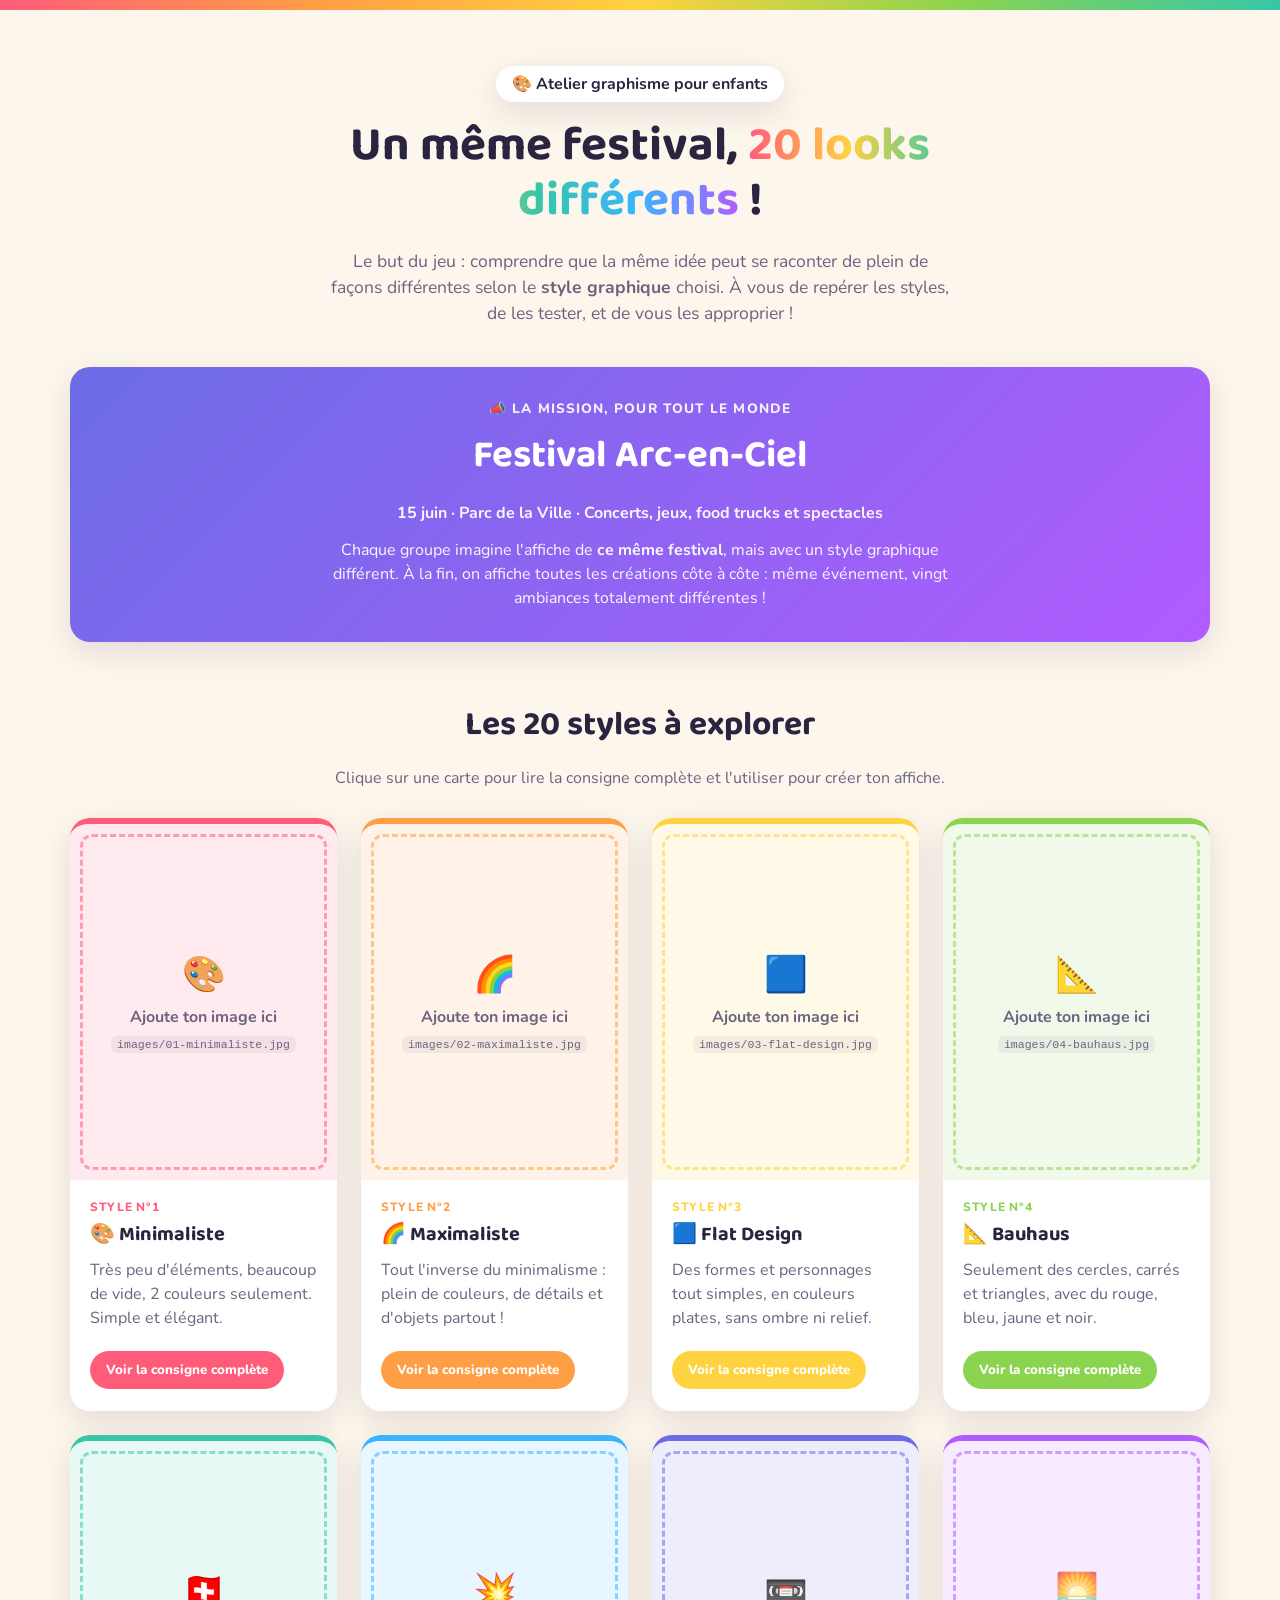
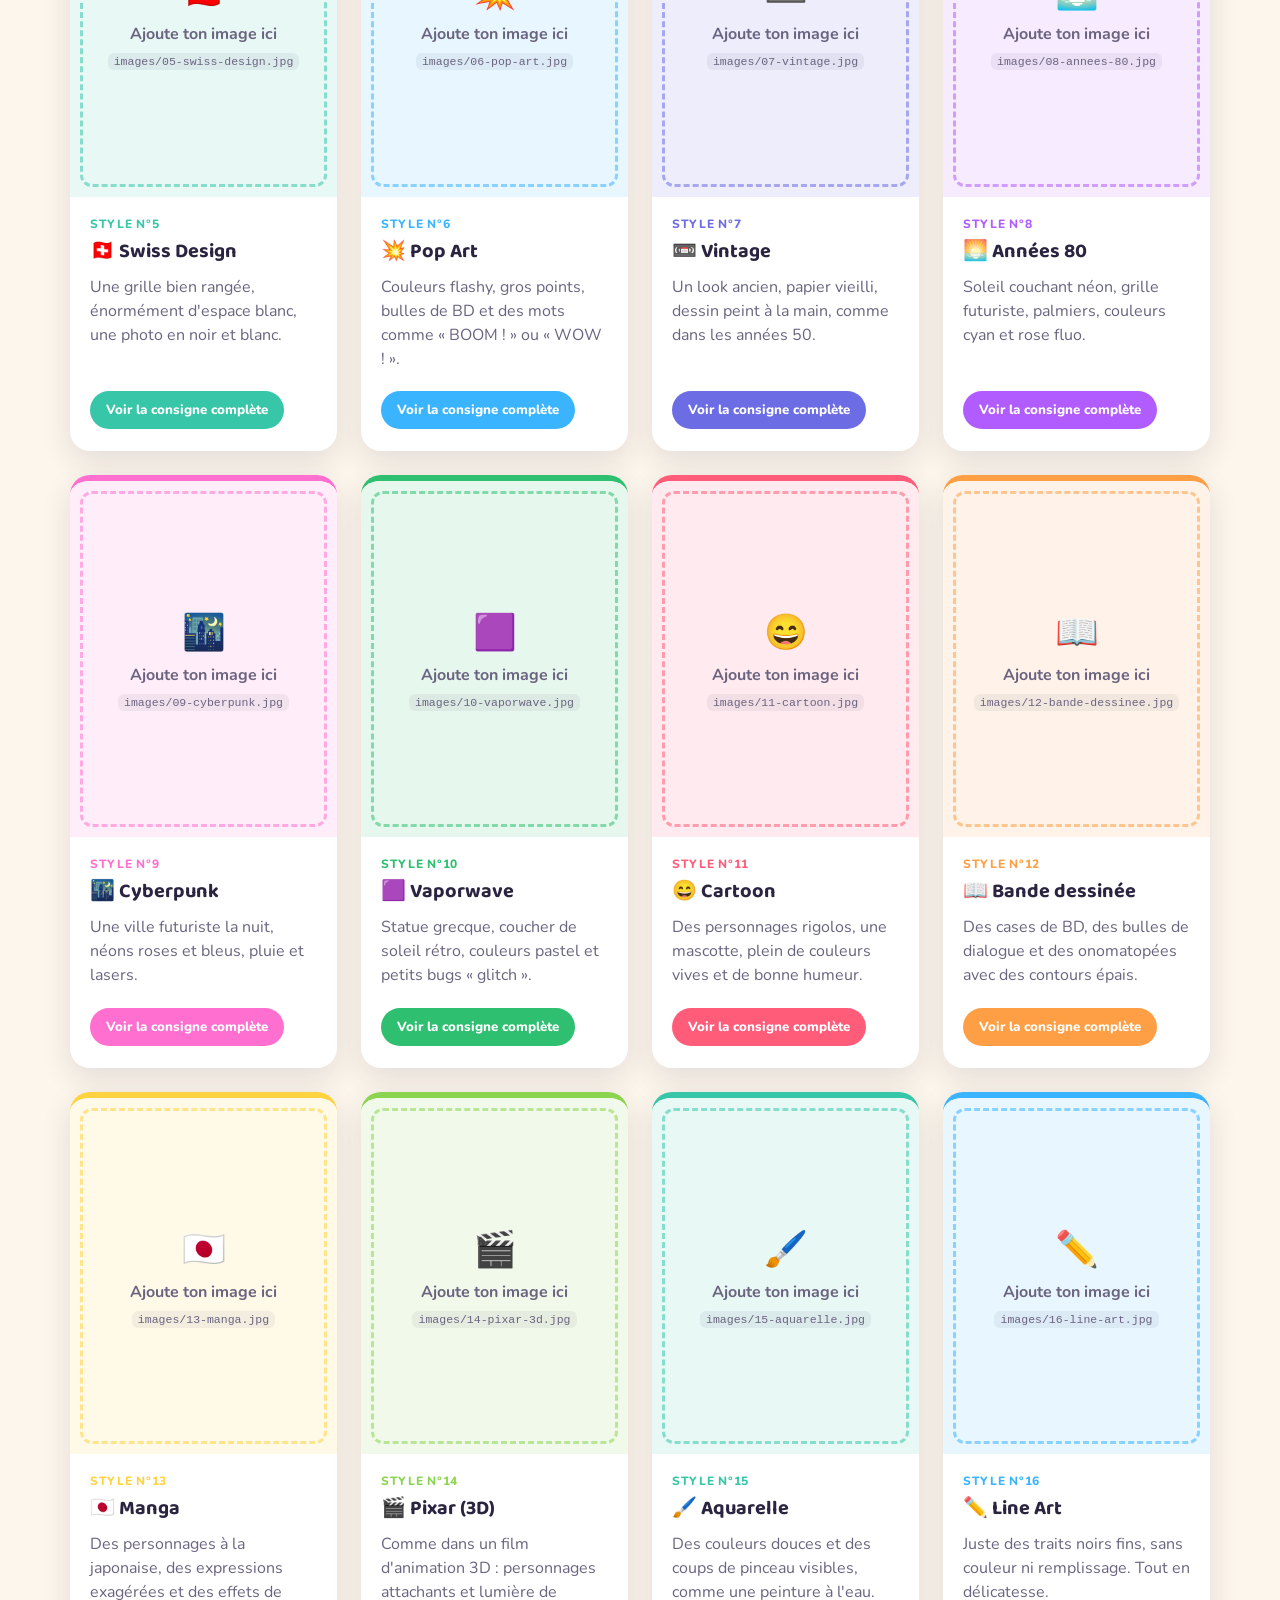
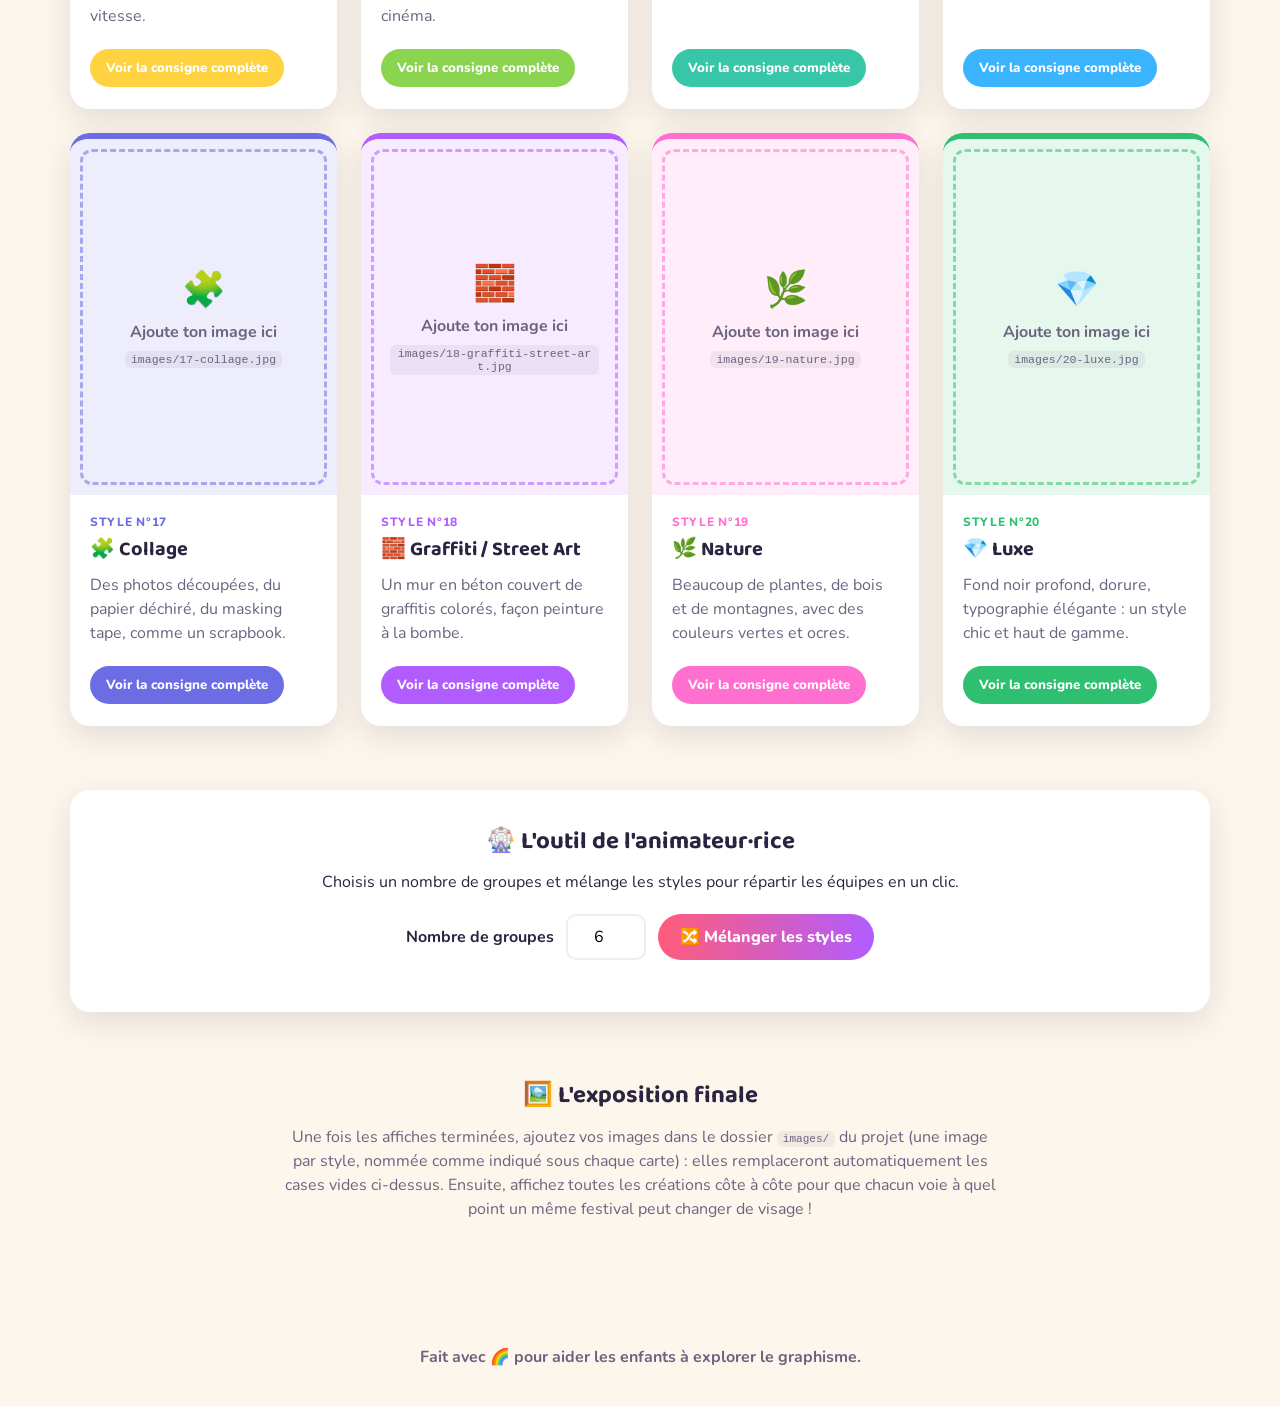
==== index.html @ 3907c9e0 "Ajoute la page d'atelier Festival Arc-en-Ciel (20 styles graphiques) Co-Authored-By: Claude Sonnet 5" ====
<!DOCTYPE html>
<html lang="fr">
<head>
<meta charset="UTF-8">
<meta name="viewport" content="width=device-width, initial-scale=1.0">
<title>Festival Arc-en-Ciel — 20 styles graphiques à découvrir</title>
<meta name="description" content="Atelier ludique pour apprendre aux enfants à reconnaître et s'approprier 20 styles graphiques, à partir d'une même affiche de festival.">
<link rel="preconnect" href="https://fonts.googleapis.com">
<link href="https://fonts.googleapis.com/css2?family=Baloo+2:wght@500;700;800&family=Nunito:wght@400;600;700;800&display=swap" rel="stylesheet">
<link rel="stylesheet" href="style.css">
</head>
<body>

<div class="confetti-bar" aria-hidden="true"></div>

<header class="hero">
  <div class="hero-inner">
    <p class="eyebrow">🎨 Atelier graphisme pour enfants</p>
    <h1>Un même festival, <span class="rainbow">20 looks différents</span> !</h1>
    <p class="hero-text">
      Le but du jeu : comprendre que la même idée peut se raconter de plein de façons différentes
      selon le <strong>style graphique</strong> choisi. À vous de repérer les styles,
      de les tester, et de vous les approprier !
    </p>
  </div>
</header>

<main>

  <section class="brief-section" aria-labelledby="brief-title">
    <div class="brief-card">
      <p class="brief-label">📣 La mission, pour tout le monde</p>
      <h2 id="brief-title">Festival Arc-en-Ciel</h2>
      <p class="brief-details">15 juin · Parc de la Ville · Concerts, jeux, food trucks et spectacles</p>
      <p class="brief-help">
        Chaque groupe imagine l'affiche de <strong>ce même festival</strong>, mais avec un style graphique
        différent. À la fin, on affiche toutes les créations côte à côte : même événement,
        vingt ambiances totalement différentes !
      </p>
    </div>
  </section>

  <section class="grid-section" aria-labelledby="grid-title">
    <div class="grid-heading">
      <h2 id="grid-title">Les 20 styles à explorer</h2>
      <p>Clique sur une carte pour lire la consigne complète et l'utiliser pour créer ton affiche.</p>
    </div>
    <div id="style-grid" class="style-grid"></div>
  </section>

  <section class="tool-section" aria-labelledby="tool-title">
    <div class="tool-card">
      <h2 id="tool-title">🎡 L'outil de l'animateur·rice</h2>
      <p>Choisis un nombre de groupes et mélange les styles pour répartir les équipes en un clic.</p>
      <div class="tool-controls">
        <label for="group-count">Nombre de groupes</label>
        <input type="number" id="group-count" min="1" max="20" value="6">
        <button id="shuffle-btn" type="button">🔀 Mélanger les styles</button>
      </div>
      <div id="group-result" class="group-result" aria-live="polite"></div>
    </div>
  </section>

  <section class="expo-section" aria-labelledby="expo-title">
    <h2 id="expo-title">🖼️ L'exposition finale</h2>
    <p>
      Une fois les affiches terminées, ajoutez vos images dans le dossier <code>images/</code>
      du projet (une image par style, nommée comme indiqué sous chaque carte) : elles remplaceront
      automatiquement les cases vides ci-dessus. Ensuite, affichez toutes les créations côte à côte
      pour que chacun voie à quel point un même festival peut changer de visage !
    </p>
  </section>

</main>

<footer class="site-footer">
  <p>Fait avec 🌈 pour aider les enfants à explorer le graphisme.</p>
</footer>

<div id="lightbox" class="lightbox" hidden>
  <div class="lightbox-inner">
    <button id="lightbox-close" class="lightbox-close" type="button" aria-label="Fermer">✕</button>
    <div id="lightbox-body"></div>
  </div>
</div>

<script src="script.js"></script>
</body>
</html>
---- style.css ----
:root {
  --bg: #fdf6ec;
  --ink: #2b2440;
  --card-bg: #ffffff;
  --muted: #6b6480;
  --radius: 20px;
  --shadow: 0 10px 30px rgba(43, 36, 64, 0.12);
  font-family: "Nunito", "Segoe UI", sans-serif;
}

* { box-sizing: border-box; }

html, body {
  margin: 0;
  padding: 0;
  background: var(--bg);
  color: var(--ink);
}

body.no-scroll { overflow: hidden; }

h1, h2, h3, h4 {
  font-family: "Baloo 2", "Nunito", sans-serif;
  margin: 0 0 0.4em;
}

p { line-height: 1.5; margin: 0 0 0.8em; }

code {
  background: rgba(43, 36, 64, 0.06);
  padding: 2px 6px;
  border-radius: 6px;
  font-size: 0.85em;
}

/* Confetti bar */
.confetti-bar {
  height: 10px;
  background: linear-gradient(90deg,
    #FF5C7A, #FF9F45, #FFD23F, #8BD450, #37C6A8, #3AB4FF, #6C6CE5, #B15CFF, #FF6FCF);
  background-size: 200% 100%;
  animation: slide 6s linear infinite;
}
@keyframes slide {
  from { background-position: 0% 0; }
  to { background-position: 200% 0; }
}

/* Hero */
.hero {
  text-align: center;
  padding: 56px 20px 40px;
}
.hero-inner { max-width: 780px; margin: 0 auto; }
.eyebrow {
  display: inline-block;
  background: #fff;
  border-radius: 999px;
  padding: 6px 16px;
  font-weight: 700;
  box-shadow: var(--shadow);
  margin-bottom: 16px;
}
.hero h1 {
  font-size: clamp(1.8rem, 4.5vw, 3rem);
  line-height: 1.15;
}
.rainbow {
  background: linear-gradient(90deg, #FF5C7A, #FFD23F, #37C6A8, #3AB4FF, #B15CFF);
  -webkit-background-clip: text;
  background-clip: text;
  color: transparent;
}
.hero-text {
  font-size: 1.1rem;
  color: var(--muted);
  max-width: 620px;
  margin: 16px auto 0;
}

main { max-width: 1180px; margin: 0 auto; padding: 0 20px 60px; }

/* Brief section */
.brief-section { margin-bottom: 56px; }
.brief-card {
  background: linear-gradient(135deg, #6C6CE5, #B15CFF);
  color: #fff;
  border-radius: var(--radius);
  padding: 32px clamp(20px, 5vw, 48px);
  text-align: center;
  box-shadow: var(--shadow);
}
.brief-label {
  text-transform: uppercase;
  letter-spacing: 0.08em;
  font-weight: 800;
  font-size: 0.85rem;
  opacity: 0.9;
  margin-bottom: 6px;
}
.brief-card h2 { font-size: clamp(1.6rem, 3.5vw, 2.4rem); }
.brief-details { font-weight: 700; opacity: 0.95; }
.brief-help {
  max-width: 640px;
  margin: 12px auto 0;
  opacity: 0.95;
}

/* Grid section */
.grid-heading { text-align: center; margin-bottom: 28px; }
.grid-heading h2 { font-size: clamp(1.5rem, 3vw, 2.1rem); }
.grid-heading p { color: var(--muted); }

.style-grid {
  display: grid;
  grid-template-columns: repeat(auto-fill, minmax(260px, 1fr));
  gap: 24px;
}

.style-card {
  background: var(--card-bg);
  border-radius: var(--radius);
  box-shadow: var(--shadow);
  overflow: hidden;
  display: flex;
  flex-direction: column;
  border-top: 6px solid var(--accent, #FF9F45);
  transition: transform 0.2s ease, box-shadow 0.2s ease;
}
.style-card:hover {
  transform: translateY(-6px) rotate(-0.5deg);
  box-shadow: 0 16px 36px rgba(43, 36, 64, 0.18);
}

.style-media {
  position: relative;
  aspect-ratio: 3 / 4;
  background: color-mix(in srgb, var(--accent, #FF9F45) 12%, white);
  cursor: pointer;
  overflow: hidden;
}
.style-media img {
  width: 100%;
  height: 100%;
  object-fit: cover;
  display: block;
}
.style-placeholder {
  position: absolute;
  inset: 0;
  display: none;
  flex-direction: column;
  align-items: center;
  justify-content: center;
  gap: 8px;
  padding: 16px;
  text-align: center;
  border: 3px dashed color-mix(in srgb, var(--accent, #FF9F45) 60%, white);
  border-radius: 12px;
  margin: 10px;
  color: var(--muted);
  font-weight: 700;
}
.style-placeholder code {
  font-weight: 400;
  font-size: 0.72rem;
  word-break: break-all;
}
.placeholder-emoji { font-size: 2.2rem; }

/* When the real <img> 404s, JS flips display; default state shows placeholder if img fails immediately */
.style-media img:not([src]),
.style-media img[src=""] { display: none; }

.style-body { padding: 18px 20px 22px; display: flex; flex-direction: column; flex: 1; }
.style-num {
  font-size: 0.75rem;
  font-weight: 800;
  text-transform: uppercase;
  letter-spacing: 0.06em;
  color: var(--accent, #FF9F45);
  margin-bottom: 2px;
}
.style-body h3 { font-size: 1.25rem; }
.style-kid { color: var(--muted); flex: 1; }
.style-btn {
  align-self: flex-start;
  margin-top: 8px;
  border: none;
  background: var(--accent, #FF9F45);
  color: #fff;
  font-weight: 800;
  font-family: inherit;
  padding: 10px 16px;
  border-radius: 999px;
  cursor: pointer;
  transition: filter 0.15s ease;
}
.style-btn:hover { filter: brightness(1.08); }

/* Tool section */
.tool-section { margin: 64px 0; }
.tool-card {
  background: #fff;
  border-radius: var(--radius);
  box-shadow: var(--shadow);
  padding: 32px clamp(20px, 5vw, 40px);
  text-align: center;
}
.tool-controls {
  display: flex;
  flex-wrap: wrap;
  gap: 12px;
  align-items: center;
  justify-content: center;
  margin: 20px 0;
}
.tool-controls label { font-weight: 700; }
.tool-controls input {
  width: 80px;
  padding: 10px 12px;
  border-radius: 10px;
  border: 2px solid #eee;
  font-size: 1rem;
  font-family: inherit;
  text-align: center;
}
#shuffle-btn {
  border: none;
  background: linear-gradient(90deg, #FF5C7A, #B15CFF);
  color: #fff;
  font-weight: 800;
  font-family: inherit;
  padding: 12px 22px;
  border-radius: 999px;
  cursor: pointer;
  font-size: 1rem;
}
#shuffle-btn:hover { filter: brightness(1.06); }

.group-result {
  display: grid;
  grid-template-columns: repeat(auto-fill, minmax(180px, 1fr));
  gap: 16px;
  text-align: left;
  margin-top: 16px;
}
.group-item {
  background: var(--bg);
  border-radius: 14px;
  padding: 14px 16px;
}
.group-item h4 { font-size: 1rem; margin-bottom: 6px; }
.group-item ul { margin: 0; padding-left: 18px; }
.group-item li { margin-bottom: 2px; }

/* Expo section */
.expo-section {
  text-align: center;
  max-width: 720px;
  margin: 0 auto 40px;
}
.expo-section p { color: var(--muted); }

/* Footer */
.site-footer {
  text-align: center;
  padding: 24px;
  color: var(--muted);
  font-weight: 700;
}

/* Lightbox */
.lightbox {
  position: fixed;
  inset: 0;
  background: rgba(43, 36, 64, 0.55);
  display: flex;
  align-items: center;
  justify-content: center;
  padding: 20px;
  z-index: 100;
}
.lightbox[hidden] { display: none; }
.lightbox-inner {
  background: #fff;
  border-radius: var(--radius);
  max-width: 560px;
  width: 100%;
  max-height: 85vh;
  overflow-y: auto;
  padding: 32px;
  position: relative;
  box-shadow: 0 20px 50px rgba(0,0,0,0.3);
}
.lightbox-close {
  position: absolute;
  top: 14px;
  right: 14px;
  border: none;
  background: var(--bg);
  width: 36px;
  height: 36px;
  border-radius: 50%;
  font-size: 1.1rem;
  cursor: pointer;
}
#lightbox-body .lb-num {
  font-size: 0.75rem;
  font-weight: 800;
  text-transform: uppercase;
  letter-spacing: 0.06em;
  color: var(--accent, #6C6CE5);
}
#lightbox-body h2 { font-size: 1.6rem; }
#lightbox-body .lb-kid { color: var(--muted); font-weight: 700; }
#lightbox-body h4 { margin-top: 20px; font-size: 1rem; }
#lightbox-body .lb-prompt {
  background: var(--bg);
  border-radius: 12px;
  padding: 14px 16px;
  font-style: italic;
}
#lightbox-body .lb-file { color: var(--muted); font-size: 0.85rem; }

@media (max-width: 480px) {
  .style-grid { grid-template-columns: 1fr 1fr; }
}
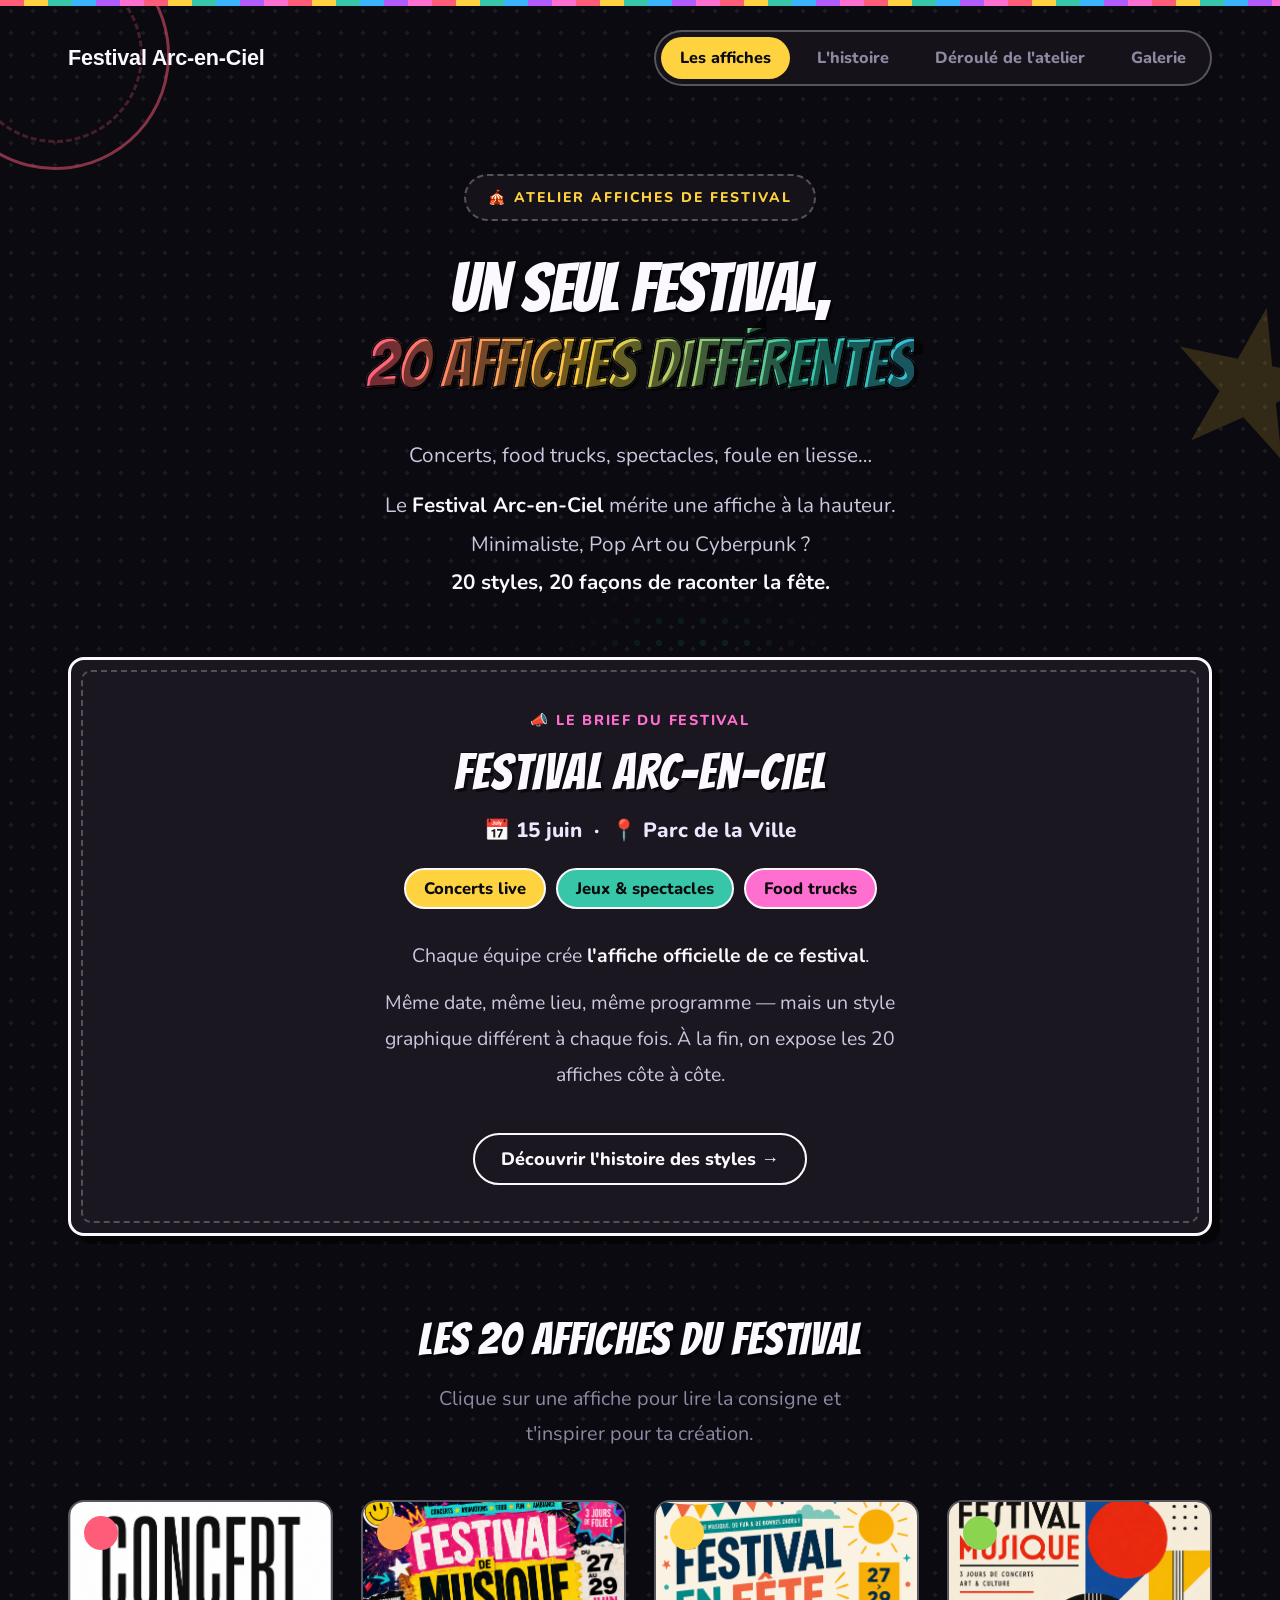
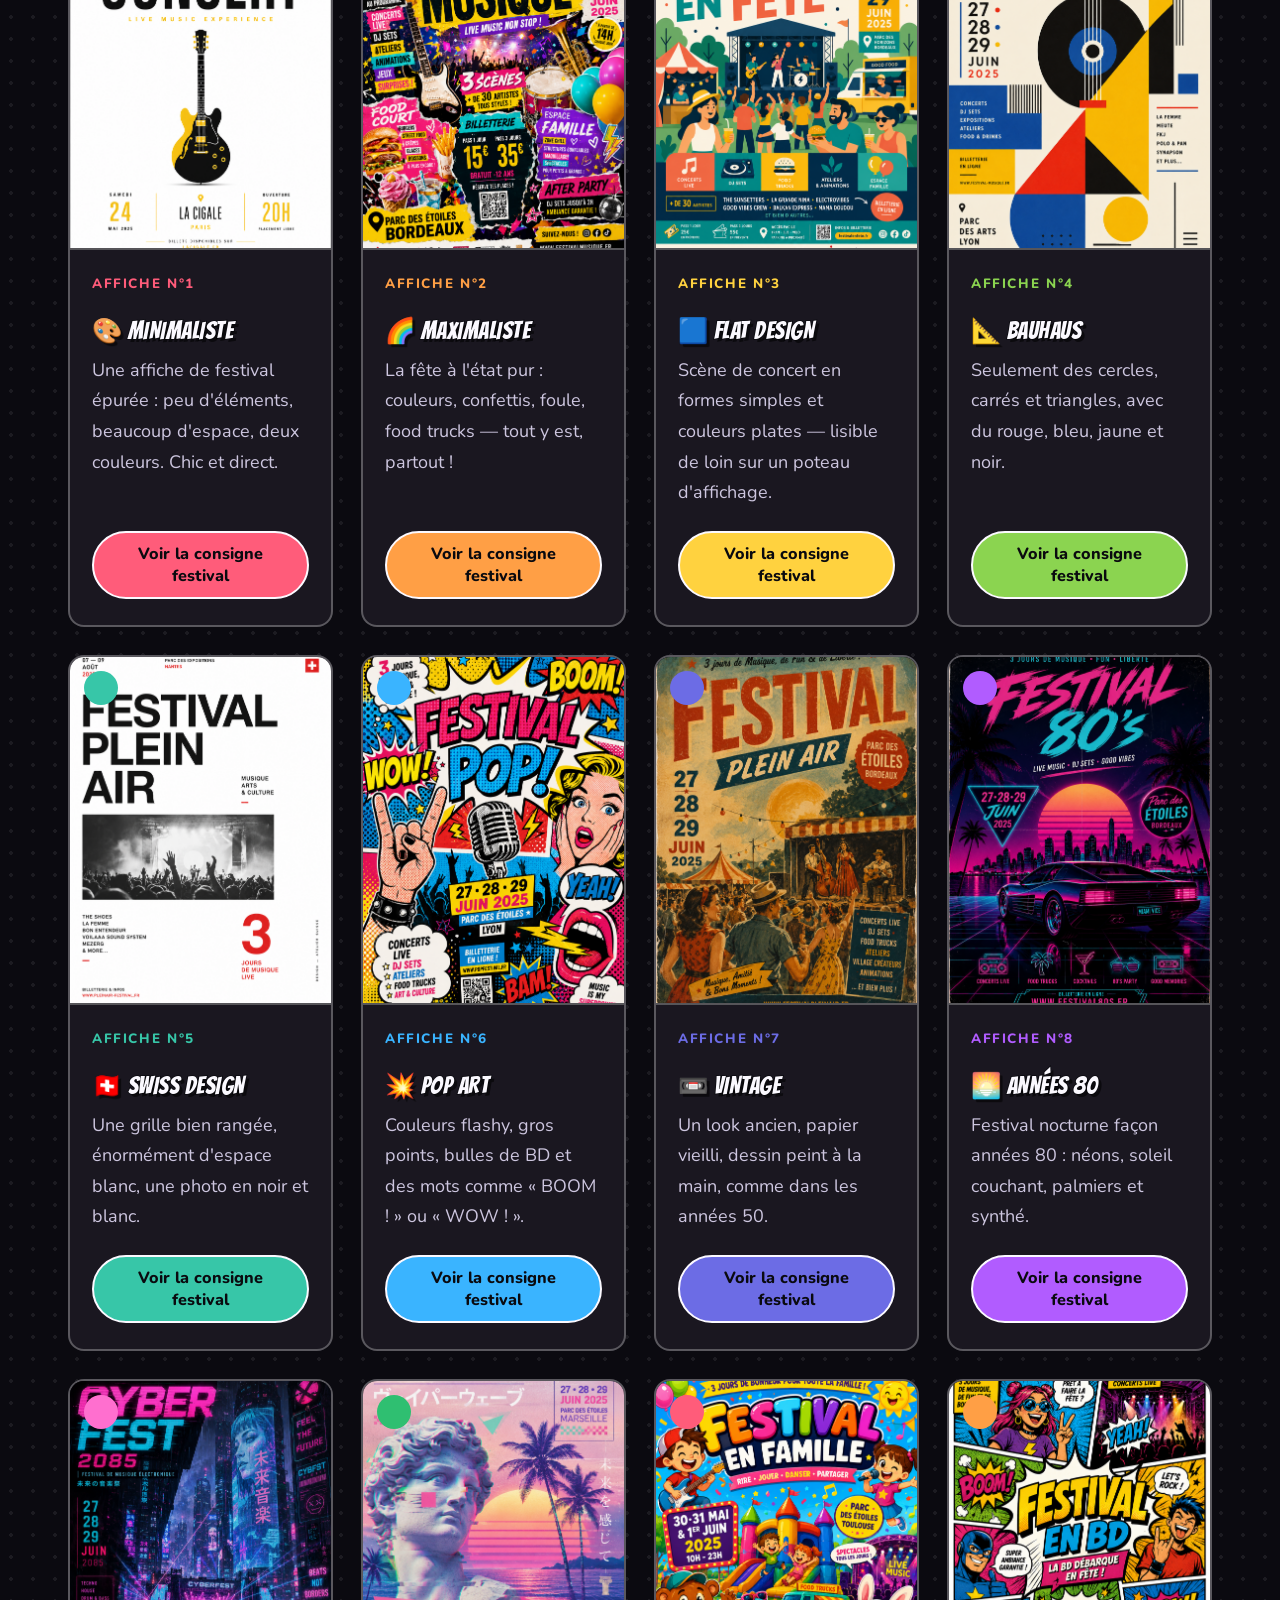
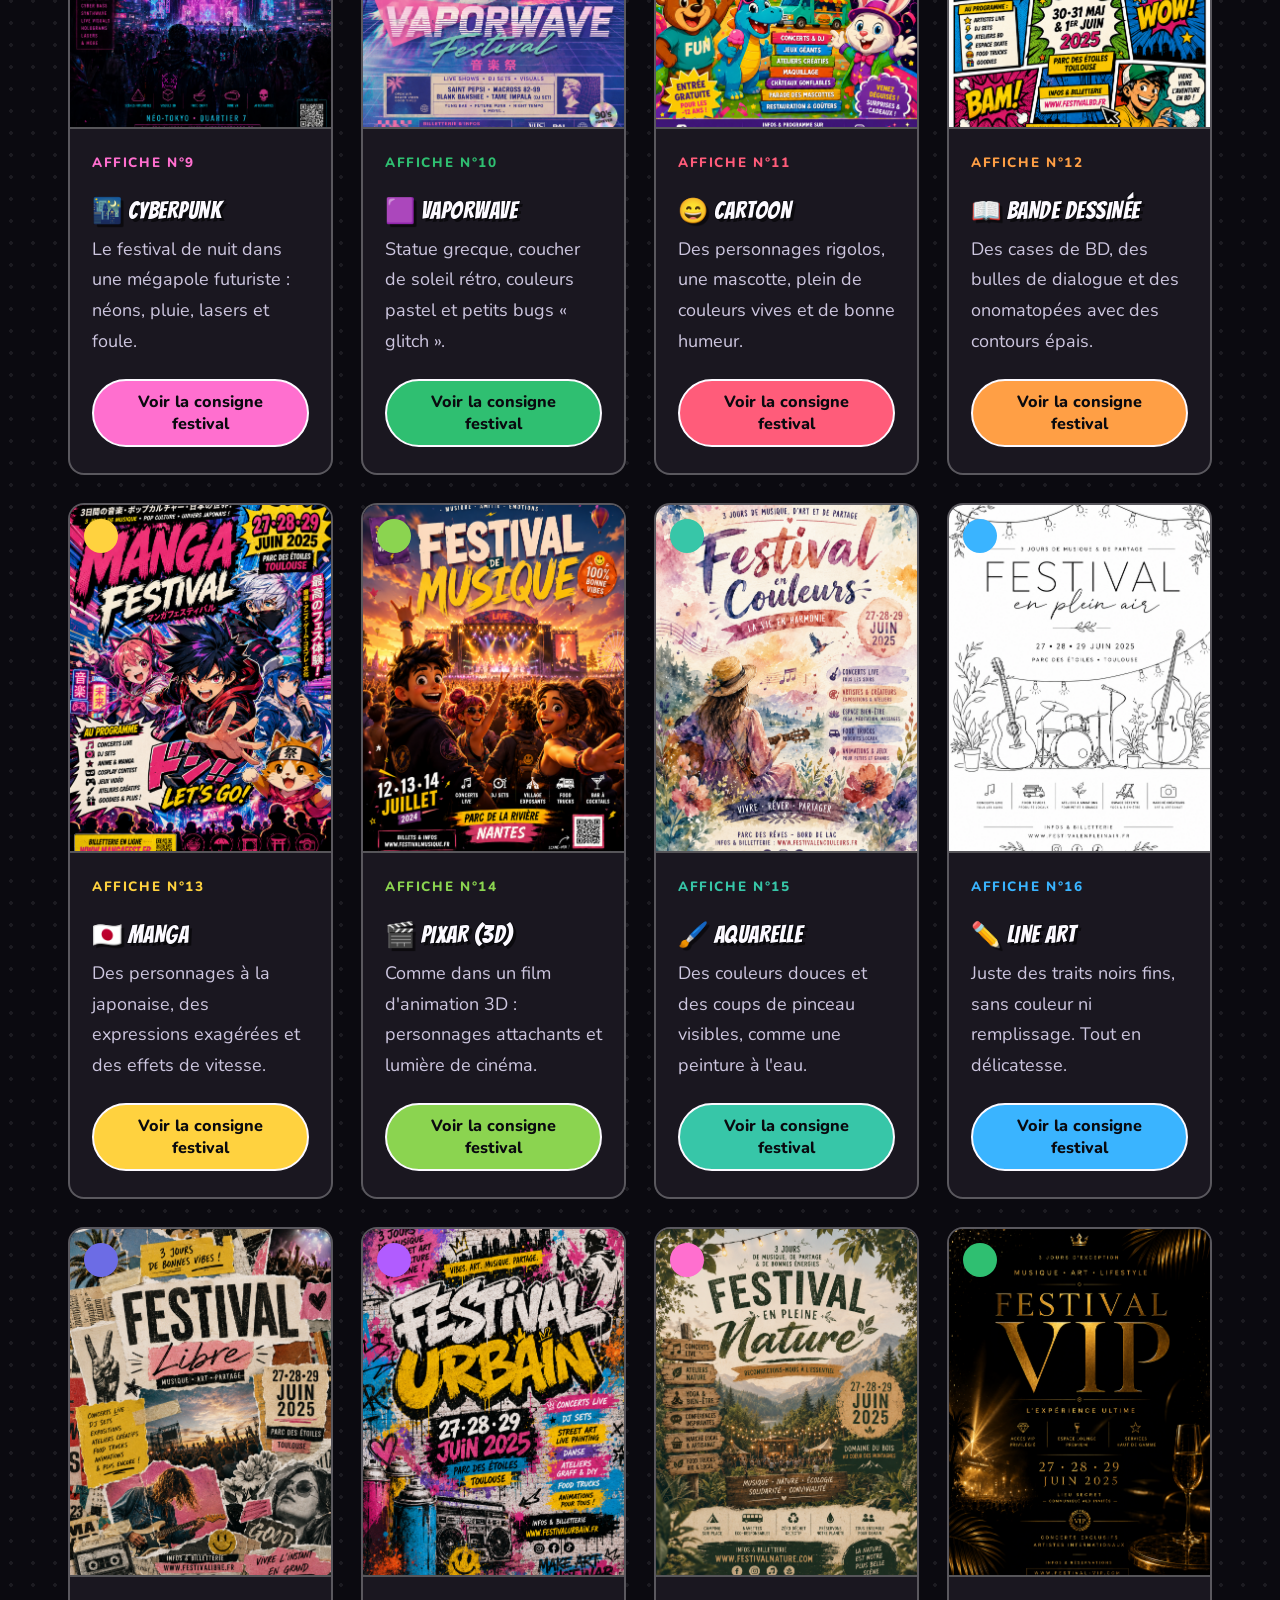
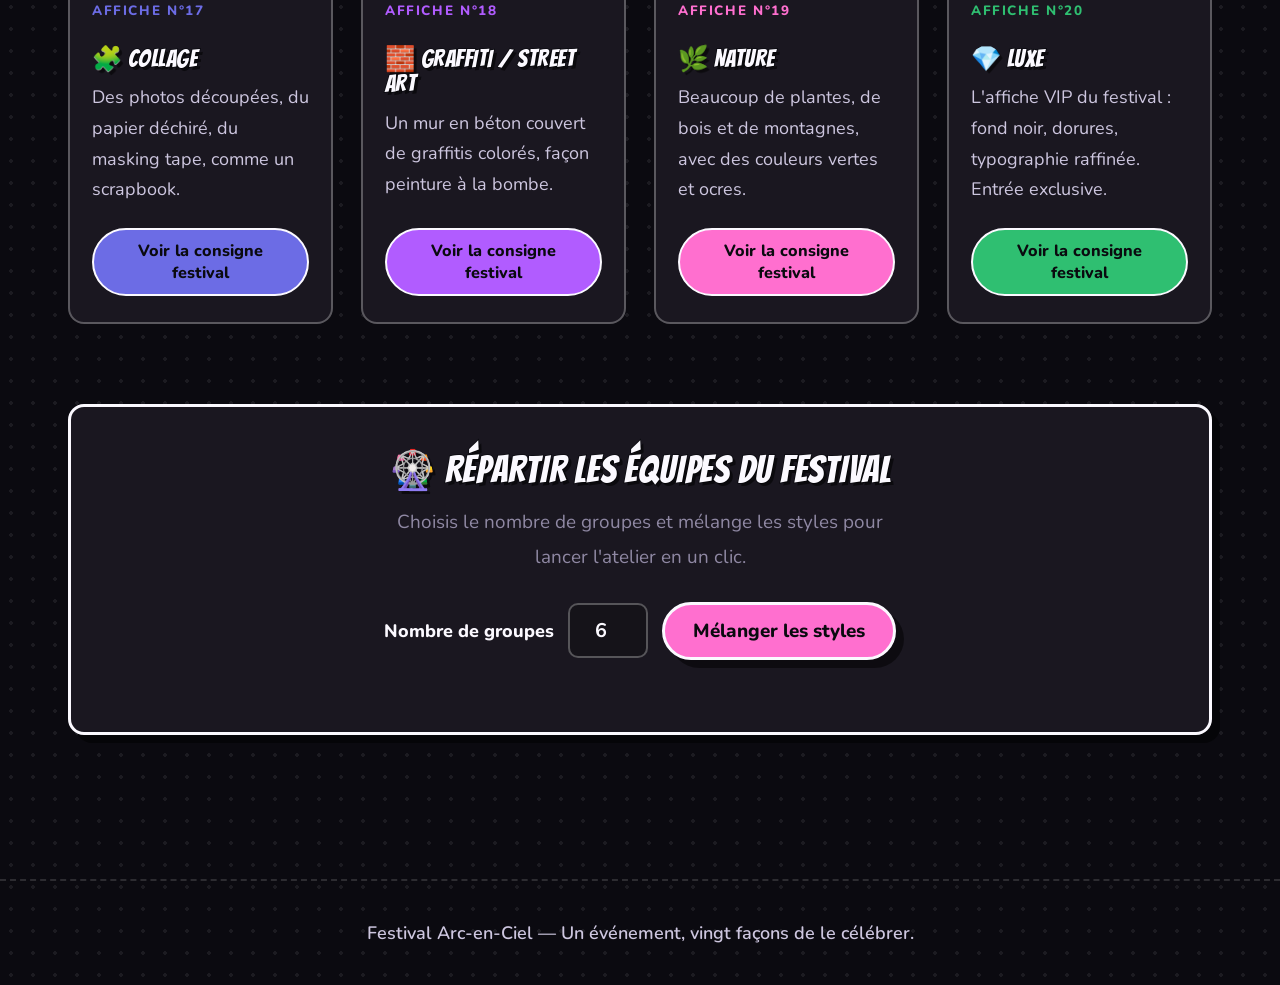
==== commit ae78774f: "ok" ====
--- a/index.html
+++ b/index.html
@@ -3,24 +3,43 @@
 <head>
 <meta charset="UTF-8">
 <meta name="viewport" content="width=device-width, initial-scale=1.0">
-<title>Festival Arc-en-Ciel — 20 styles graphiques à découvrir</title>
-<meta name="description" content="Atelier ludique pour apprendre aux enfants à reconnaître et s'approprier 20 styles graphiques, à partir d'une même affiche de festival.">
+<title>Festival Arc-en-Ciel — 20 affiches, 20 ambiances</title>
+<meta name="description" content="Atelier ludique : imagine l'affiche du Festival Arc-en-Ciel dans 20 styles graphiques différents.">
 <link rel="preconnect" href="https://fonts.googleapis.com">
-<link href="https://fonts.googleapis.com/css2?family=Baloo+2:wght@500;700;800&family=Nunito:wght@400;600;700;800&display=swap" rel="stylesheet">
+<link href="https://fonts.googleapis.com/css2?family=Nunito:wght@400;600;700;800;900&family=Bangers&display=swap" rel="stylesheet">
 <link rel="stylesheet" href="style.css">
 </head>
 <body>
 
+<div class="ambient" aria-hidden="true">
+  <div class="ambient-orb ambient-orb--1"></div>
+  <div class="ambient-orb ambient-orb--2"></div>
+  <div class="ambient-orb ambient-orb--3"></div>
+</div>
+
 <div class="confetti-bar" aria-hidden="true"></div>
+
+<nav class="site-nav">
+  <a class="nav-logo" href="index.html">Festival Arc-en-Ciel</a>
+  <div class="nav-links">
+    <a href="index.html" class="nav-active" aria-current="page">Les affiches</a>
+    <a href="histoire.html">L'histoire</a>
+    <a href="deroulement.html">Déroulé de l'atelier</a>
+    <a href="galerie.html">Galerie</a>
+  </div>
+</nav>
 
 <header class="hero">
   <div class="hero-inner">
-    <p class="eyebrow">🎨 Atelier graphisme pour enfants</p>
-    <h1>Un même festival, <span class="rainbow">20 looks différents</span> !</h1>
+    <p class="eyebrow">🎪 Atelier affiches de festival</p>
+    <h1>Un seul festival,<br><span class="rainbow">20 affiches différentes</span></h1>
     <p class="hero-text">
-      Le but du jeu : comprendre que la même idée peut se raconter de plein de façons différentes
-      selon le <strong>style graphique</strong> choisi. À vous de repérer les styles,
-      de les tester, et de vous les approprier !
+      Concerts, food trucks, spectacles, foule en liesse…
+    </p>
+    <p class="hero-text">
+      Le <strong>Festival Arc-en-Ciel</strong> mérite une affiche à la hauteur.
+      Minimaliste, Pop Art ou Cyberpunk ?<br>
+      <strong>20 styles, 20 façons de raconter la fête.</strong>
     </p>
   </div>
 </header>
@@ -29,52 +48,50 @@
 
   <section class="brief-section" aria-labelledby="brief-title">
     <div class="brief-card">
-      <p class="brief-label">📣 La mission, pour tout le monde</p>
+      <p class="brief-label">📣 Le brief du festival</p>
       <h2 id="brief-title">Festival Arc-en-Ciel</h2>
-      <p class="brief-details">15 juin · Parc de la Ville · Concerts, jeux, food trucks et spectacles</p>
+      <p class="brief-details">📅 15 juin &nbsp;·&nbsp; 📍 Parc de la Ville</p>
+      <ul class="brief-list">
+        <li>Concerts live</li>
+        <li>Jeux & spectacles</li>
+        <li>Food trucks</li>
+      </ul>
       <p class="brief-help">
-        Chaque groupe imagine l'affiche de <strong>ce même festival</strong>, mais avec un style graphique
-        différent. À la fin, on affiche toutes les créations côte à côte : même événement,
-        vingt ambiances totalement différentes !
+        Chaque équipe crée <strong>l'affiche officielle de ce festival</strong>.
       </p>
+      <p class="brief-help">
+        Même date, même lieu, même programme — mais un style graphique différent à chaque fois.
+        À la fin, on expose les 20 affiches côte à côte.
+      </p>
+      <a class="brief-link" href="histoire.html">Découvrir l'histoire des styles →</a>
     </div>
   </section>
 
   <section class="grid-section" aria-labelledby="grid-title">
     <div class="grid-heading">
-      <h2 id="grid-title">Les 20 styles à explorer</h2>
-      <p>Clique sur une carte pour lire la consigne complète et l'utiliser pour créer ton affiche.</p>
+      <h2 id="grid-title">Les 20 affiches du festival</h2>
+      <p>Clique sur une affiche pour lire la consigne et t'inspirer pour ta création.</p>
     </div>
     <div id="style-grid" class="style-grid"></div>
   </section>
 
   <section class="tool-section" aria-labelledby="tool-title">
     <div class="tool-card">
-      <h2 id="tool-title">🎡 L'outil de l'animateur·rice</h2>
-      <p>Choisis un nombre de groupes et mélange les styles pour répartir les équipes en un clic.</p>
+      <h2 id="tool-title">🎡 Répartir les équipes du festival</h2>
+      <p>Choisis le nombre de groupes et mélange les styles pour lancer l'atelier en un clic.</p>
       <div class="tool-controls">
         <label for="group-count">Nombre de groupes</label>
         <input type="number" id="group-count" min="1" max="20" value="6">
-        <button id="shuffle-btn" type="button">🔀 Mélanger les styles</button>
+        <button id="shuffle-btn" type="button">Mélanger les styles</button>
       </div>
       <div id="group-result" class="group-result" aria-live="polite"></div>
     </div>
   </section>
 
-  <section class="expo-section" aria-labelledby="expo-title">
-    <h2 id="expo-title">🖼️ L'exposition finale</h2>
-    <p>
-      Une fois les affiches terminées, ajoutez vos images dans le dossier <code>images/</code>
-      du projet (une image par style, nommée comme indiqué sous chaque carte) : elles remplaceront
-      automatiquement les cases vides ci-dessus. Ensuite, affichez toutes les créations côte à côte
-      pour que chacun voie à quel point un même festival peut changer de visage !
-    </p>
-  </section>
-
 </main>
 
 <footer class="site-footer">
-  <p>Fait avec 🌈 pour aider les enfants à explorer le graphisme.</p>
+  <p>Festival Arc-en-Ciel — Un événement, vingt façons de le célébrer.</p>
 </footer>
 
 <div id="lightbox" class="lightbox" hidden>
@@ -86,4 +103,4 @@
 
 <script src="script.js"></script>
 </body>
-</html>
+</html>
--- a/style.css
+++ b/style.css
@@ -1,150 +1,439 @@
 :root {
-  --bg: #fdf6ec;
-  --ink: #2b2440;
-  --card-bg: #ffffff;
-  --muted: #6b6480;
-  --radius: 20px;
-  --shadow: 0 10px 30px rgba(43, 36, 64, 0.12);
+  --bg: #0b0a10;
+  --bg-elevated: #151319;
+  --bg-card: #1a1720;
+  --ink: #fbf9ff;
+  --body: #cdc6df;
+  --muted: #8f88a3;
+  --border: rgba(255, 255, 255, 0.14);
+  --border-strong: rgba(255, 255, 255, 0.28);
+  --radius: 16px;
+  --shadow-hard: 8px 8px 0 rgba(0, 0, 0, 0.5);
   font-family: "Nunito", "Segoe UI", sans-serif;
 }
 
 * { box-sizing: border-box; }
+
+html {
+  font-size: 18px;
+  -webkit-font-smoothing: antialiased;
+}
 
 html, body {
   margin: 0;
   padding: 0;
   background: var(--bg);
+  background-image:
+    radial-gradient(circle, rgba(255, 255, 255, 0.07) 2px, transparent 2px);
+  background-size: 22px 22px;
+  color: var(--body);
+  min-height: 100vh;
+}
+
+body.no-scroll { overflow: hidden; }
+
+h1, h2, h3, h4 {
+  font-family: "Bangers", "Nunito", sans-serif;
+  font-weight: 400;
   color: var(--ink);
-}
-
-body.no-scroll { overflow: hidden; }
-
-h1, h2, h3, h4 {
-  font-family: "Baloo 2", "Nunito", sans-serif;
-  margin: 0 0 0.4em;
-}
-
-p { line-height: 1.5; margin: 0 0 0.8em; }
+  margin: 0 0 0.6em;
+  line-height: 1.05;
+  letter-spacing: 0.02em;
+  text-transform: uppercase;
+  -webkit-text-stroke: 1.5px #0a0a0f;
+  paint-order: stroke fill;
+  text-shadow: 3px 3px 0 rgba(0, 0, 0, 0.55);
+}
+
+p {
+  line-height: 1.8;
+  margin: 0 0 1.2em;
+  color: var(--body);
+  font-size: 1rem;
+}
+
+p:last-child { margin-bottom: 0; }
+
+strong { color: var(--ink); font-weight: 700; }
 
 code {
-  background: rgba(43, 36, 64, 0.06);
-  padding: 2px 6px;
+  background: rgba(255, 255, 255, 0.08);
+  padding: 3px 8px;
   border-radius: 6px;
   font-size: 0.85em;
+  color: #ffd23f;
+  border: 1px solid var(--border);
+}
+
+/* Ambient graphic shapes (replaces blurred glow orbs) */
+.ambient {
+  position: fixed;
+  inset: 0;
+  pointer-events: none;
+  z-index: 0;
+  overflow: hidden;
+}
+.ambient-orb {
+  position: absolute;
+  opacity: 0.5;
+}
+.ambient-orb--1 {
+  width: 230px; height: 230px;
+  top: -60px; left: -60px;
+  border: 3px solid #ff5c7a;
+  border-radius: 50%;
+  transform: rotate(-8deg);
+}
+.ambient-orb--1::after {
+  content: "";
+  position: absolute;
+  inset: 24px;
+  border: 3px dashed rgba(255, 92, 122, 0.5);
+  border-radius: 50%;
+}
+.ambient-orb--2 {
+  width: 160px; height: 160px;
+  top: 34%; right: -50px;
+  background: #ffd23f;
+  clip-path: polygon(50% 0%, 61% 35%, 98% 35%, 68% 57%, 79% 91%, 50% 70%, 21% 91%, 32% 57%, 2% 35%, 39% 35%);
+  opacity: 0.16;
+  transform: rotate(12deg);
+}
+.ambient-orb--3 {
+  width: 320px; height: 320px;
+  bottom: 4%; left: 42%;
+  border-radius: 50%;
+  background-image: radial-gradient(circle, rgba(55, 198, 168, 0.5) 3px, transparent 3px);
+  background-size: 22px 22px;
+  opacity: 0.35;
+  mask-image: radial-gradient(circle, black, transparent 70%);
+}
+
+/* Navigation */
+.site-nav {
+  position: relative;
+  z-index: 10;
+  display: flex;
+  align-items: center;
+  justify-content: space-between;
+  max-width: 1200px;
+  margin: 0 auto;
+  padding: 24px 28px;
+}
+
+.nav-logo {
+  font-family: "Syne", sans-serif;
+  font-weight: 800;
+  font-size: 1.2rem;
+  color: var(--ink);
+  text-decoration: none;
+  letter-spacing: -0.01em;
+}
+
+.nav-links {
+  display: flex;
+  gap: 8px;
+  background: var(--bg-elevated);
+  border: 2px solid var(--border-strong);
+  border-radius: 999px;
+  padding: 5px;
+}
+
+.nav-links a {
+  color: var(--muted);
+  text-decoration: none;
+  font-weight: 800;
+  font-size: 0.9rem;
+  padding: 9px 18px;
+  border-radius: 999px;
+  border: 1px solid transparent;
+  transition: color 0.15s ease, background 0.15s ease, transform 0.15s ease;
+}
+
+.nav-links a:hover {
+  color: var(--ink);
+}
+
+.nav-links a.nav-active {
+  color: #0a0a0f;
+  background: #ffd23f;
 }
 
 /* Confetti bar */
 .confetti-bar {
-  height: 10px;
-  background: linear-gradient(90deg,
-    #FF5C7A, #FF9F45, #FFD23F, #8BD450, #37C6A8, #3AB4FF, #6C6CE5, #B15CFF, #FF6FCF);
-  background-size: 200% 100%;
+  position: relative;
+  z-index: 1;
+  height: 6px;
+  background: repeating-linear-gradient(90deg,
+    #FF5C7A 0 24px, #FFD23F 24px 48px, #37C6A8 48px 72px,
+    #3AB4FF 72px 96px, #B15CFF 96px 120px, #FF6FCF 120px 144px);
+  background-size: 144px 100%;
   animation: slide 6s linear infinite;
 }
 @keyframes slide {
   from { background-position: 0% 0; }
-  to { background-position: 200% 0; }
+  to { background-position: -144px 0; }
 }
 
 /* Hero */
 .hero {
+  position: relative;
+  z-index: 1;
   text-align: center;
-  padding: 56px 20px 40px;
-}
-.hero-inner { max-width: 780px; margin: 0 auto; }
+  padding: 64px 28px 56px;
+}
+
+.hero--compact {
+  padding: 44px 28px 44px;
+}
+
+.hero-inner { max-width: 720px; margin: 0 auto; }
+
 .eyebrow {
   display: inline-block;
-  background: #fff;
+  position: relative;
+  background: var(--bg-elevated);
+  border: 2px dashed var(--border-strong);
   border-radius: 999px;
-  padding: 6px 16px;
-  font-weight: 700;
-  box-shadow: var(--shadow);
-  margin-bottom: 16px;
-}
+  padding: 9px 22px;
+  font-weight: 800;
+  font-size: 0.78rem;
+  text-transform: uppercase;
+  letter-spacing: 0.14em;
+  color: #ffd23f;
+  margin-bottom: 30px;
+}
+
 .hero h1 {
-  font-size: clamp(1.8rem, 4.5vw, 3rem);
-  line-height: 1.15;
-}
+  font-size: clamp(2.3rem, 5.8vw, 3.8rem);
+  line-height: 1.1;
+  margin-bottom: 0.5em;
+  letter-spacing: -0.01em;
+}
+
 .rainbow {
-  background: linear-gradient(90deg, #FF5C7A, #FFD23F, #37C6A8, #3AB4FF, #B15CFF);
+  background: linear-gradient(90deg, #FF5C7A, #FFD23F, #37C6A8, #3AB4FF, #B15CFF, #FF5C7A);
+  background-size: 200% auto;
   -webkit-background-clip: text;
   background-clip: text;
   color: transparent;
-}
+  animation: rainbow-pan 6s linear infinite;
+}
+@keyframes rainbow-pan {
+  to { background-position: 200% center; }
+}
+
 .hero-text {
+  font-size: 1.15rem;
+  line-height: 1.85;
+  color: var(--body);
+  max-width: 580px;
+  margin: 16px auto 0;
+}
+
+.hero-text + .hero-text {
+  margin-top: 12px;
+}
+
+main {
+  position: relative;
+  z-index: 1;
+  max-width: 1200px;
+  margin: 0 auto;
+  padding: 0 28px 96px;
+}
+
+/* Brief — ticket card */
+.brief-section { margin-bottom: 80px; }
+
+.brief-card {
+  position: relative;
+  background: var(--bg-card);
+  border: 3px solid var(--ink);
+  border-radius: var(--radius);
+  padding: 48px clamp(28px, 5vw, 60px);
+  text-align: center;
+  box-shadow: var(--shadow-hard);
+}
+
+.brief-card::before {
+  content: "";
+  position: absolute;
+  inset: 10px;
+  border: 2px dashed rgba(255, 255, 255, 0.25);
+  border-radius: 10px;
+  pointer-events: none;
+}
+
+.brief-label {
+  text-transform: uppercase;
+  letter-spacing: 0.12em;
+  font-weight: 800;
+  font-size: 0.8rem;
+  color: #ff6fcf;
+  margin-bottom: 12px;
+}
+
+.brief-card h2 {
+  font-size: clamp(2rem, 4vw, 2.8rem);
+  margin-bottom: 0.3em;
+}
+
+.brief-details {
+  font-weight: 800;
+  font-size: 1.15rem;
+  color: #ece6ff;
+  margin-bottom: 1em;
+  line-height: 1.6;
+}
+
+.brief-list {
+  list-style: none;
+  padding: 0;
+  margin: 0 auto 1.6em;
+  display: flex;
+  flex-wrap: wrap;
+  justify-content: center;
+  gap: 10px;
+  max-width: 500px;
+}
+
+.brief-list li {
+  background: #ffd23f;
+  border: 2px solid var(--ink);
+  border-radius: 999px;
+  padding: 7px 18px;
+  font-weight: 800;
+  font-size: 0.92rem;
+  color: #0a0a0f;
+  margin: 0;
+}
+.brief-list li:nth-child(2n) { background: #37c6a8; }
+.brief-list li:nth-child(3n) { background: #ff6fcf; }
+
+.brief-help {
+  max-width: 520px;
+  margin: 0 auto 0.6em;
+  font-size: 1.08rem;
+  line-height: 1.85;
+  color: var(--body);
+}
+
+.brief-link {
+  display: inline-block;
+  margin-top: 28px;
+  color: var(--ink);
+  font-weight: 800;
+  font-size: 1rem;
+  text-decoration: none;
+  padding: 12px 26px;
+  border-radius: 999px;
+  background: transparent;
+  border: 2px solid var(--ink);
+  transition: background 0.15s ease, color 0.15s ease;
+}
+.brief-link:hover { background: var(--ink); color: #0a0a0f; }
+
+.cta-btn {
+  display: inline-block;
+  margin-top: 24px;
+  background: #ffd23f;
+  color: #0a0a0f;
+  font-weight: 800;
+  font-family: inherit;
+  font-size: 1.05rem;
+  padding: 16px 32px;
+  border-radius: 999px;
+  border: 3px solid var(--ink);
+  text-decoration: none;
+  box-shadow: var(--shadow-hard);
+  transition: transform 0.15s ease, box-shadow 0.15s ease;
+}
+.cta-btn:hover {
+  transform: translate(-2px, -2px);
+  box-shadow: 10px 10px 0 rgba(0, 0, 0, 0.5);
+}
+
+/* Grid */
+.grid-section { margin-bottom: 80px; }
+
+.grid-heading {
+  text-align: center;
+  margin-bottom: 48px;
+}
+
+.grid-heading h2 {
+  font-size: clamp(1.8rem, 3.5vw, 2.5rem);
+  margin-bottom: 0.4em;
+}
+
+.grid-heading p {
   font-size: 1.1rem;
   color: var(--muted);
-  max-width: 620px;
-  margin: 16px auto 0;
-}
-
-main { max-width: 1180px; margin: 0 auto; padding: 0 20px 60px; }
-
-/* Brief section */
-.brief-section { margin-bottom: 56px; }
-.brief-card {
-  background: linear-gradient(135deg, #6C6CE5, #B15CFF);
-  color: #fff;
-  border-radius: var(--radius);
-  padding: 32px clamp(20px, 5vw, 48px);
-  text-align: center;
-  box-shadow: var(--shadow);
-}
-.brief-label {
-  text-transform: uppercase;
-  letter-spacing: 0.08em;
-  font-weight: 800;
-  font-size: 0.85rem;
-  opacity: 0.9;
-  margin-bottom: 6px;
-}
-.brief-card h2 { font-size: clamp(1.6rem, 3.5vw, 2.4rem); }
-.brief-details { font-weight: 700; opacity: 0.95; }
-.brief-help {
-  max-width: 640px;
-  margin: 12px auto 0;
-  opacity: 0.95;
-}
-
-/* Grid section */
-.grid-heading { text-align: center; margin-bottom: 28px; }
-.grid-heading h2 { font-size: clamp(1.5rem, 3vw, 2.1rem); }
-.grid-heading p { color: var(--muted); }
+  max-width: 480px;
+  margin: 0 auto;
+}
 
 .style-grid {
   display: grid;
   grid-template-columns: repeat(auto-fill, minmax(260px, 1fr));
-  gap: 24px;
+  gap: 28px;
 }
 
 .style-card {
-  background: var(--card-bg);
+  position: relative;
+  background: var(--bg-card);
   border-radius: var(--radius);
-  box-shadow: var(--shadow);
+  border: 2px solid var(--border-strong);
   overflow: hidden;
   display: flex;
   flex-direction: column;
-  border-top: 6px solid var(--accent, #FF9F45);
-  transition: transform 0.2s ease, box-shadow 0.2s ease;
+  transition: transform 0.2s ease, box-shadow 0.2s ease, border-color 0.2s ease;
 }
 .style-card:hover {
-  transform: translateY(-6px) rotate(-0.5deg);
-  box-shadow: 0 16px 36px rgba(43, 36, 64, 0.18);
+  transform: translate(-3px, -3px);
+  border-color: var(--accent, #FF9F45);
+  box-shadow: 6px 6px 0 var(--accent, #FF9F45);
+}
+
+.style-card--highlight {
+  animation: card-pulse 2.2s ease;
+}
+@keyframes card-pulse {
+  0%, 100% { box-shadow: none; }
+  30% { box-shadow: 6px 6px 0 var(--accent), -6px -6px 0 var(--accent); }
 }
 
 .style-media {
   position: relative;
   aspect-ratio: 3 / 4;
-  background: color-mix(in srgb, var(--accent, #FF9F45) 12%, white);
+  background: var(--bg-elevated);
   cursor: pointer;
   overflow: hidden;
-}
+  border-bottom: 2px solid var(--border-strong);
+}
+
+.style-media::after {
+  content: "";
+  position: absolute;
+  top: 14px;
+  left: 14px;
+  width: 34px;
+  height: 34px;
+  border-radius: 50%;
+  background: var(--accent, #FF9F45);
+  z-index: 1;
+}
+
 .style-media img {
   width: 100%;
   height: 100%;
   object-fit: cover;
   display: block;
-}
+  transition: transform 0.4s ease;
+}
+.style-card:hover .style-media img { transform: scale(1.04); }
+
 .style-placeholder {
   position: absolute;
   inset: 0;
@@ -152,177 +441,573 @@
   flex-direction: column;
   align-items: center;
   justify-content: center;
-  gap: 8px;
-  padding: 16px;
+  gap: 12px;
+  padding: 24px;
   text-align: center;
-  border: 3px dashed color-mix(in srgb, var(--accent, #FF9F45) 60%, white);
-  border-radius: 12px;
-  margin: 10px;
   color: var(--muted);
   font-weight: 700;
-}
-.style-placeholder code {
-  font-weight: 400;
-  font-size: 0.72rem;
-  word-break: break-all;
-}
-.placeholder-emoji { font-size: 2.2rem; }
-
-/* When the real <img> 404s, JS flips display; default state shows placeholder if img fails immediately */
-.style-media img:not([src]),
-.style-media img[src=""] { display: none; }
-
-.style-body { padding: 18px 20px 22px; display: flex; flex-direction: column; flex: 1; }
+  font-size: 0.95rem;
+}
+.style-placeholder::before {
+  content: "";
+  position: absolute;
+  inset: 14px;
+  border: 2px dashed color-mix(in srgb, var(--accent, #FF9F45) 50%, transparent);
+  border-radius: 12px;
+}
+.placeholder-emoji {
+  position: relative;
+  font-size: 2.6rem;
+}
+
+.style-body {
+  padding: 22px 22px 26px;
+  display: flex;
+  flex-direction: column;
+  flex: 1;
+  gap: 6px;
+}
+
 .style-num {
   font-size: 0.75rem;
   font-weight: 800;
   text-transform: uppercase;
-  letter-spacing: 0.06em;
+  letter-spacing: 0.12em;
   color: var(--accent, #FF9F45);
-  margin-bottom: 2px;
-}
-.style-body h3 { font-size: 1.25rem; }
-.style-kid { color: var(--muted); flex: 1; }
+}
+
+.style-body h3 {
+  font-size: 1.35rem;
+  margin-bottom: 0.2em;
+}
+
+.style-kid {
+  color: var(--body);
+  font-size: 1rem;
+  line-height: 1.7;
+  flex: 1;
+  margin-bottom: 0.5em;
+}
+
 .style-btn {
   align-self: flex-start;
   margin-top: 8px;
-  border: none;
+  border: 2px solid var(--ink);
   background: var(--accent, #FF9F45);
-  color: #fff;
+  color: #0a0a0f;
   font-weight: 800;
   font-family: inherit;
-  padding: 10px 16px;
+  font-size: 0.9rem;
+  padding: 10px 18px;
   border-radius: 999px;
   cursor: pointer;
-  transition: filter 0.15s ease;
-}
-.style-btn:hover { filter: brightness(1.08); }
-
-/* Tool section */
-.tool-section { margin: 64px 0; }
+  transition: transform 0.15s ease;
+}
+.style-btn:hover { transform: scale(1.05); }
+
+/* Tool */
+.tool-section { margin: 0 0 48px; }
+
 .tool-card {
-  background: #fff;
+  background: var(--bg-card);
+  border: 3px solid var(--ink);
   border-radius: var(--radius);
-  box-shadow: var(--shadow);
-  padding: 32px clamp(20px, 5vw, 40px);
+  padding: 44px clamp(28px, 5vw, 52px);
   text-align: center;
-}
+  box-shadow: var(--shadow-hard);
+}
+
+.tool-card h2 {
+  font-size: clamp(1.6rem, 3vw, 2.1rem);
+  margin-bottom: 0.4em;
+}
+
+.tool-card > p {
+  font-size: 1.05rem;
+  color: var(--muted);
+  max-width: 500px;
+  margin: 0 auto 1.5em;
+}
+
 .tool-controls {
   display: flex;
   flex-wrap: wrap;
-  gap: 12px;
+  gap: 14px;
   align-items: center;
   justify-content: center;
-  margin: 20px 0;
-}
-.tool-controls label { font-weight: 700; }
+  margin: 28px 0;
+}
+
+.tool-controls label {
+  font-weight: 800;
+  color: var(--ink);
+  font-size: 1rem;
+}
+
 .tool-controls input {
   width: 80px;
-  padding: 10px 12px;
+  padding: 12px 14px;
   border-radius: 10px;
-  border: 2px solid #eee;
-  font-size: 1rem;
+  border: 2px solid var(--border-strong);
+  background: var(--bg-elevated);
+  color: var(--ink);
+  font-size: 1.1rem;
   font-family: inherit;
+  font-weight: 700;
   text-align: center;
 }
+.tool-controls input:focus {
+  outline: none;
+  border-color: #ffd23f;
+}
+
 #shuffle-btn {
-  border: none;
-  background: linear-gradient(90deg, #FF5C7A, #B15CFF);
-  color: #fff;
+  border: 3px solid var(--ink);
+  background: #ff6fcf;
+  color: #0a0a0f;
   font-weight: 800;
   font-family: inherit;
-  padding: 12px 22px;
+  padding: 13px 28px;
   border-radius: 999px;
   cursor: pointer;
-  font-size: 1rem;
-}
-#shuffle-btn:hover { filter: brightness(1.06); }
+  font-size: 1.05rem;
+  box-shadow: var(--shadow-hard);
+  transition: transform 0.15s ease, box-shadow 0.15s ease;
+}
+#shuffle-btn:hover {
+  transform: translate(-2px, -2px);
+  box-shadow: 10px 10px 0 rgba(0, 0, 0, 0.5);
+}
 
 .group-result {
   display: grid;
-  grid-template-columns: repeat(auto-fill, minmax(180px, 1fr));
+  grid-template-columns: repeat(auto-fill, minmax(190px, 1fr));
   gap: 16px;
   text-align: left;
-  margin-top: 16px;
-}
+  margin-top: 24px;
+}
+
 .group-item {
-  background: var(--bg);
+  background: var(--bg-elevated);
+  border: 2px solid var(--border-strong);
   border-radius: 14px;
-  padding: 14px 16px;
-}
-.group-item h4 { font-size: 1rem; margin-bottom: 6px; }
-.group-item ul { margin: 0; padding-left: 18px; }
-.group-item li { margin-bottom: 2px; }
-
-/* Expo section */
-.expo-section {
-  text-align: center;
-  max-width: 720px;
-  margin: 0 auto 40px;
-}
-.expo-section p { color: var(--muted); }
+  padding: 18px 20px;
+}
+.group-item h4 {
+  font-size: 1.05rem;
+  color: #ffd23f;
+  margin-bottom: 10px;
+}
+.group-item ul { margin: 0; padding-left: 20px; }
+.group-item li {
+  margin-bottom: 6px;
+  font-size: 0.95rem;
+  color: var(--body);
+  line-height: 1.5;
+}
 
 /* Footer */
 .site-footer {
+  position: relative;
+  z-index: 1;
   text-align: center;
-  padding: 24px;
+  padding: 36px 28px;
   color: var(--muted);
-  font-weight: 700;
+  font-size: 0.95rem;
+  font-weight: 600;
+  border-top: 2px dashed var(--border);
 }
 
 /* Lightbox */
 .lightbox {
   position: fixed;
   inset: 0;
-  background: rgba(43, 36, 64, 0.55);
+  background: rgba(4, 4, 8, 0.88);
   display: flex;
   align-items: center;
   justify-content: center;
-  padding: 20px;
-  z-index: 100;
+  padding: 28px;
+  z-index: 200;
 }
 .lightbox[hidden] { display: none; }
+
 .lightbox-inner {
-  background: #fff;
+  background: var(--bg-card);
+  border: 3px solid var(--ink);
   border-radius: var(--radius);
-  max-width: 560px;
+  max-width: 600px;
   width: 100%;
-  max-height: 85vh;
+  max-height: 90vh;
   overflow-y: auto;
-  padding: 32px;
-  position: relative;
-  box-shadow: 0 20px 50px rgba(0,0,0,0.3);
-}
+  padding: 40px;
+  position: relative;
+  box-shadow: 12px 12px 0 rgba(0, 0, 0, 0.5);
+}
+
 .lightbox-close {
   position: absolute;
-  top: 14px;
-  right: 14px;
-  border: none;
-  background: var(--bg);
-  width: 36px;
-  height: 36px;
+  top: 16px;
+  right: 16px;
+  border: 2px solid var(--ink);
+  background: var(--bg-elevated);
+  color: var(--ink);
+  width: 40px;
+  height: 40px;
   border-radius: 50%;
   font-size: 1.1rem;
   cursor: pointer;
 }
+.lightbox-close:hover { background: #ff5c7a; }
+
+#lightbox-body .lb-preview {
+  width: 100%;
+  aspect-ratio: 3 / 4;
+  object-fit: cover;
+  border-radius: 12px;
+  margin-bottom: 24px;
+  border: 2px solid var(--border-strong);
+}
+
 #lightbox-body .lb-num {
-  font-size: 0.75rem;
+  font-size: 0.78rem;
   font-weight: 800;
   text-transform: uppercase;
-  letter-spacing: 0.06em;
+  letter-spacing: 0.12em;
   color: var(--accent, #6C6CE5);
-}
-#lightbox-body h2 { font-size: 1.6rem; }
-#lightbox-body .lb-kid { color: var(--muted); font-weight: 700; }
-#lightbox-body h4 { margin-top: 20px; font-size: 1rem; }
+  margin-bottom: 4px;
+}
+
+#lightbox-body h2 {
+  font-size: 1.9rem;
+  margin-bottom: 0.3em;
+}
+
+#lightbox-body .lb-kid {
+  color: var(--body);
+  font-weight: 600;
+  font-size: 1.05rem;
+  line-height: 1.75;
+  margin-bottom: 1.5em;
+}
+
+#lightbox-body h4 {
+  margin-top: 0;
+  margin-bottom: 0.6em;
+  font-size: 1rem;
+  color: #ffd23f;
+  text-transform: uppercase;
+  letter-spacing: 0.08em;
+}
+
 #lightbox-body .lb-prompt {
-  background: var(--bg);
+  background: var(--bg-elevated);
+  border: 1px solid var(--border);
+  border-left: 4px solid var(--accent, #B15CFF);
   border-radius: 12px;
-  padding: 14px 16px;
-  font-style: italic;
-}
-#lightbox-body .lb-file { color: var(--muted); font-size: 0.85rem; }
-
-@media (max-width: 480px) {
-  .style-grid { grid-template-columns: 1fr 1fr; }
-}
+  padding: 20px 22px;
+  font-size: 1.05rem;
+  line-height: 1.8;
+  color: var(--ink);
+}
+
+/* History page */
+.page-histoire .hero--compact {
+  padding-bottom: 40px;
+}
+
+.histoire-main {
+  position: relative;
+  z-index: 1;
+  max-width: 780px;
+  margin: 0 auto;
+  padding: 0 28px 96px;
+}
+
+/* Intro brief */
+.histoire-intro {
+  margin-bottom: 48px;
+}
+
+.histoire-intro-card {
+  position: relative;
+  background: var(--bg-card);
+  border: 3px solid var(--ink);
+  border-radius: var(--radius);
+  padding: 44px clamp(28px, 5vw, 52px);
+  text-align: center;
+  box-shadow: var(--shadow-hard);
+}
+
+.histoire-intro-label {
+  text-transform: uppercase;
+  letter-spacing: 0.12em;
+  font-weight: 800;
+  font-size: 0.8rem;
+  color: #ff6fcf;
+  margin-bottom: 12px;
+}
+
+.histoire-intro-card h2 {
+  font-size: clamp(1.8rem, 3.5vw, 2.4rem);
+  margin-bottom: 0.5em;
+}
+
+.histoire-intro-lead {
+  font-size: 1.15rem;
+  font-weight: 700;
+  color: var(--ink);
+  line-height: 1.8;
+  max-width: 540px;
+  margin: 0 auto 1em;
+}
+
+.histoire-intro-card p:not(.histoire-intro-lead):not(.histoire-intro-label) {
+  font-size: 1.05rem;
+  line-height: 1.85;
+  max-width: 540px;
+  margin: 0 auto;
+  color: var(--body);
+}
+
+/* TOC */
+.histoire-toc {
+  background: var(--bg-card);
+  border: 2px solid var(--border-strong);
+  border-radius: var(--radius);
+  padding: 32px 36px;
+  margin-bottom: 56px;
+}
+
+.toc-label {
+  font-size: 0.8rem;
+  font-weight: 800;
+  text-transform: uppercase;
+  letter-spacing: 0.12em;
+  color: #ffd23f;
+  margin-bottom: 20px;
+}
+
+.toc-links {
+  display: grid;
+  grid-template-columns: repeat(auto-fill, minmax(200px, 1fr));
+  gap: 10px;
+}
+
+.toc-links a {
+  display: flex;
+  align-items: center;
+  gap: 12px;
+  font-size: 0.95rem;
+  font-weight: 700;
+  color: var(--body);
+  text-decoration: none;
+  padding: 12px 16px;
+  border-radius: 12px;
+  border: 2px solid var(--border);
+  background: var(--bg-elevated);
+  transition: color 0.15s ease, border-color 0.15s ease, transform 0.15s ease;
+  line-height: 1.3;
+}
+
+.toc-num {
+  flex-shrink: 0;
+  display: inline-flex;
+  align-items: center;
+  justify-content: center;
+  width: 28px;
+  height: 28px;
+  border-radius: 8px;
+  background: #ffd23f;
+  color: #0a0a0f;
+  font-size: 0.8rem;
+  font-weight: 800;
+}
+
+.toc-links a:hover {
+  color: var(--ink);
+  border-color: var(--ink);
+  transform: translateY(-2px);
+}
+
+/* Section heading */
+.histoire-section-head {
+  text-align: center;
+  margin-bottom: 40px;
+}
+
+.histoire-section-head h2 {
+  font-size: clamp(1.8rem, 3.5vw, 2.4rem);
+  margin-bottom: 0.35em;
+}
+
+.histoire-section-head p {
+  font-size: 1.1rem;
+  color: var(--muted);
+  margin: 0;
+}
+
+/* Cards */
+.histoire-list {
+  display: flex;
+  flex-direction: column;
+  gap: 40px;
+}
+
+.histoire-card {
+  background: var(--bg-card);
+  border: 2px solid var(--border-strong);
+  border-radius: var(--radius);
+  overflow: hidden;
+  border-top: 5px solid var(--accent, #B15CFF);
+  transition: box-shadow 0.2s ease, transform 0.2s ease;
+}
+.histoire-card:hover {
+  box-shadow: 6px 6px 0 var(--accent, #B15CFF);
+  transform: translate(-3px, -3px);
+}
+
+.histoire-card-head {
+  padding: 32px 36px 24px;
+  border-bottom: 1px solid var(--border);
+  background: var(--bg-elevated);
+}
+
+.histoire-card-meta {
+  display: flex;
+  flex-wrap: wrap;
+  gap: 10px;
+  margin-bottom: 14px;
+}
+
+.histoire-era {
+  display: inline-block;
+  font-size: 0.78rem;
+  font-weight: 800;
+  text-transform: uppercase;
+  letter-spacing: 0.1em;
+  color: #0a0a0f;
+  background: var(--accent, #B15CFF);
+  border: 2px solid var(--ink);
+  padding: 5px 14px;
+  border-radius: 999px;
+}
+
+.histoire-affiche {
+  display: inline-block;
+  font-size: 0.78rem;
+  font-weight: 800;
+  text-transform: uppercase;
+  letter-spacing: 0.08em;
+  color: var(--muted);
+  padding: 5px 14px;
+  border-radius: 999px;
+  border: 2px solid var(--border);
+}
+
+.histoire-card-head h2 {
+  font-size: clamp(1.6rem, 3vw, 2.1rem);
+  margin-bottom: 0;
+  line-height: 1.2;
+}
+
+.histoire-card-body {
+  padding: 28px 36px 32px;
+  text-align: left;
+}
+
+.histoire-p {
+  font-size: 1.05rem;
+  line-height: 1.9;
+  color: var(--body);
+  margin-bottom: 1.4em;
+  padding-left: 20px;
+  border-left: 3px solid rgba(255, 255, 255, 0.1);
+}
+
+.histoire-p:last-child {
+  margin-bottom: 0;
+}
+
+.histoire-lead {
+  font-size: 1.15rem;
+  font-weight: 700;
+  color: var(--ink);
+  border-left-color: var(--accent, #B15CFF);
+  padding-left: 22px;
+}
+
+.histoire-card-footer {
+  padding: 0 36px 32px;
+}
+
+.histoire-link-btn {
+  display: inline-block;
+  background: var(--accent, #B15CFF);
+  color: #0a0a0f;
+  font-weight: 800;
+  font-size: 0.95rem;
+  text-decoration: none;
+  padding: 12px 22px;
+  border-radius: 999px;
+  border: 2px solid var(--ink);
+  transition: transform 0.15s ease;
+}
+.histoire-link-btn:hover { transform: scale(1.04); }
+
+/* Outro */
+.histoire-outro { margin-top: 64px; }
+
+.histoire-outro-card {
+  background: var(--bg-card);
+  border: 3px solid var(--ink);
+  border-radius: var(--radius);
+  padding: 48px 40px;
+  text-align: center;
+  box-shadow: var(--shadow-hard);
+}
+
+.histoire-outro-card h2 {
+  font-size: clamp(1.6rem, 3vw, 2.1rem);
+  margin-bottom: 0.6em;
+}
+
+.histoire-outro-text {
+  max-width: 560px;
+  margin: 0 auto 1.5em;
+  text-align: left;
+}
+
+.histoire-outro-text p {
+  font-size: 1.05rem;
+  line-height: 1.9;
+  margin-bottom: 1.2em;
+  padding-left: 20px;
+  border-left: 3px solid rgba(255, 255, 255, 0.1);
+}
+
+.histoire-outro-lead {
+  font-size: 1.12rem !important;
+  font-weight: 700 !important;
+  color: var(--ink) !important;
+  border-left-color: #ffd23f !important;
+}
+
+@media (max-width: 600px) {
+  html { font-size: 16px; }
+
+  .site-nav { flex-direction: column; gap: 14px; }
+  .nav-links { width: 100%; justify-content: center; }
+
+  .style-grid { grid-template-columns: 1fr; gap: 20px; }
+
+  .histoire-intro-card { padding: 32px 24px; }
+  .histoire-toc { padding: 24px 20px; }
+  .toc-links { grid-template-columns: 1fr; }
+
+  .histoire-card-head { padding: 24px 24px 20px; }
+  .histoire-card-body { padding: 24px 24px 28px; }
+  .histoire-card-footer { padding: 0 24px 28px; }
+  .histoire-outro-card { padding: 36px 24px; }
+
+  .lightbox-inner { padding: 28px 24px; }
+}
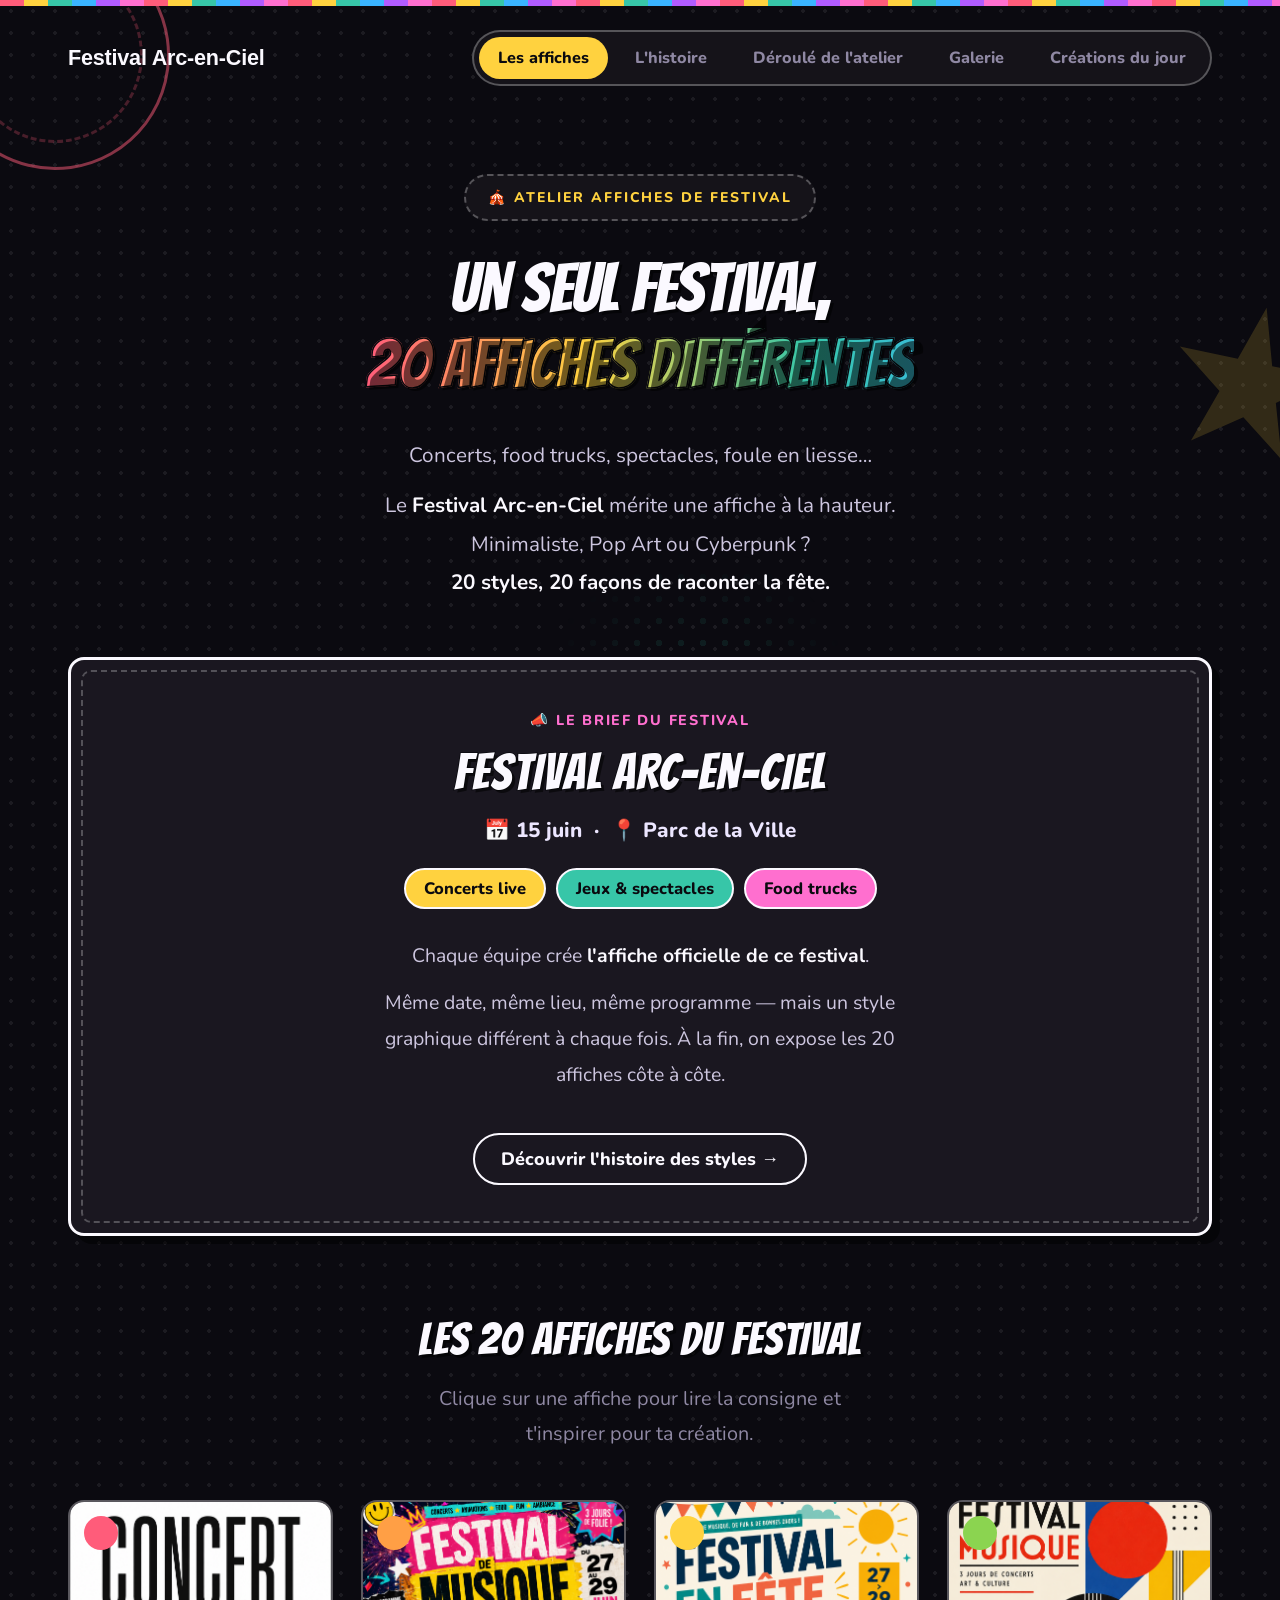
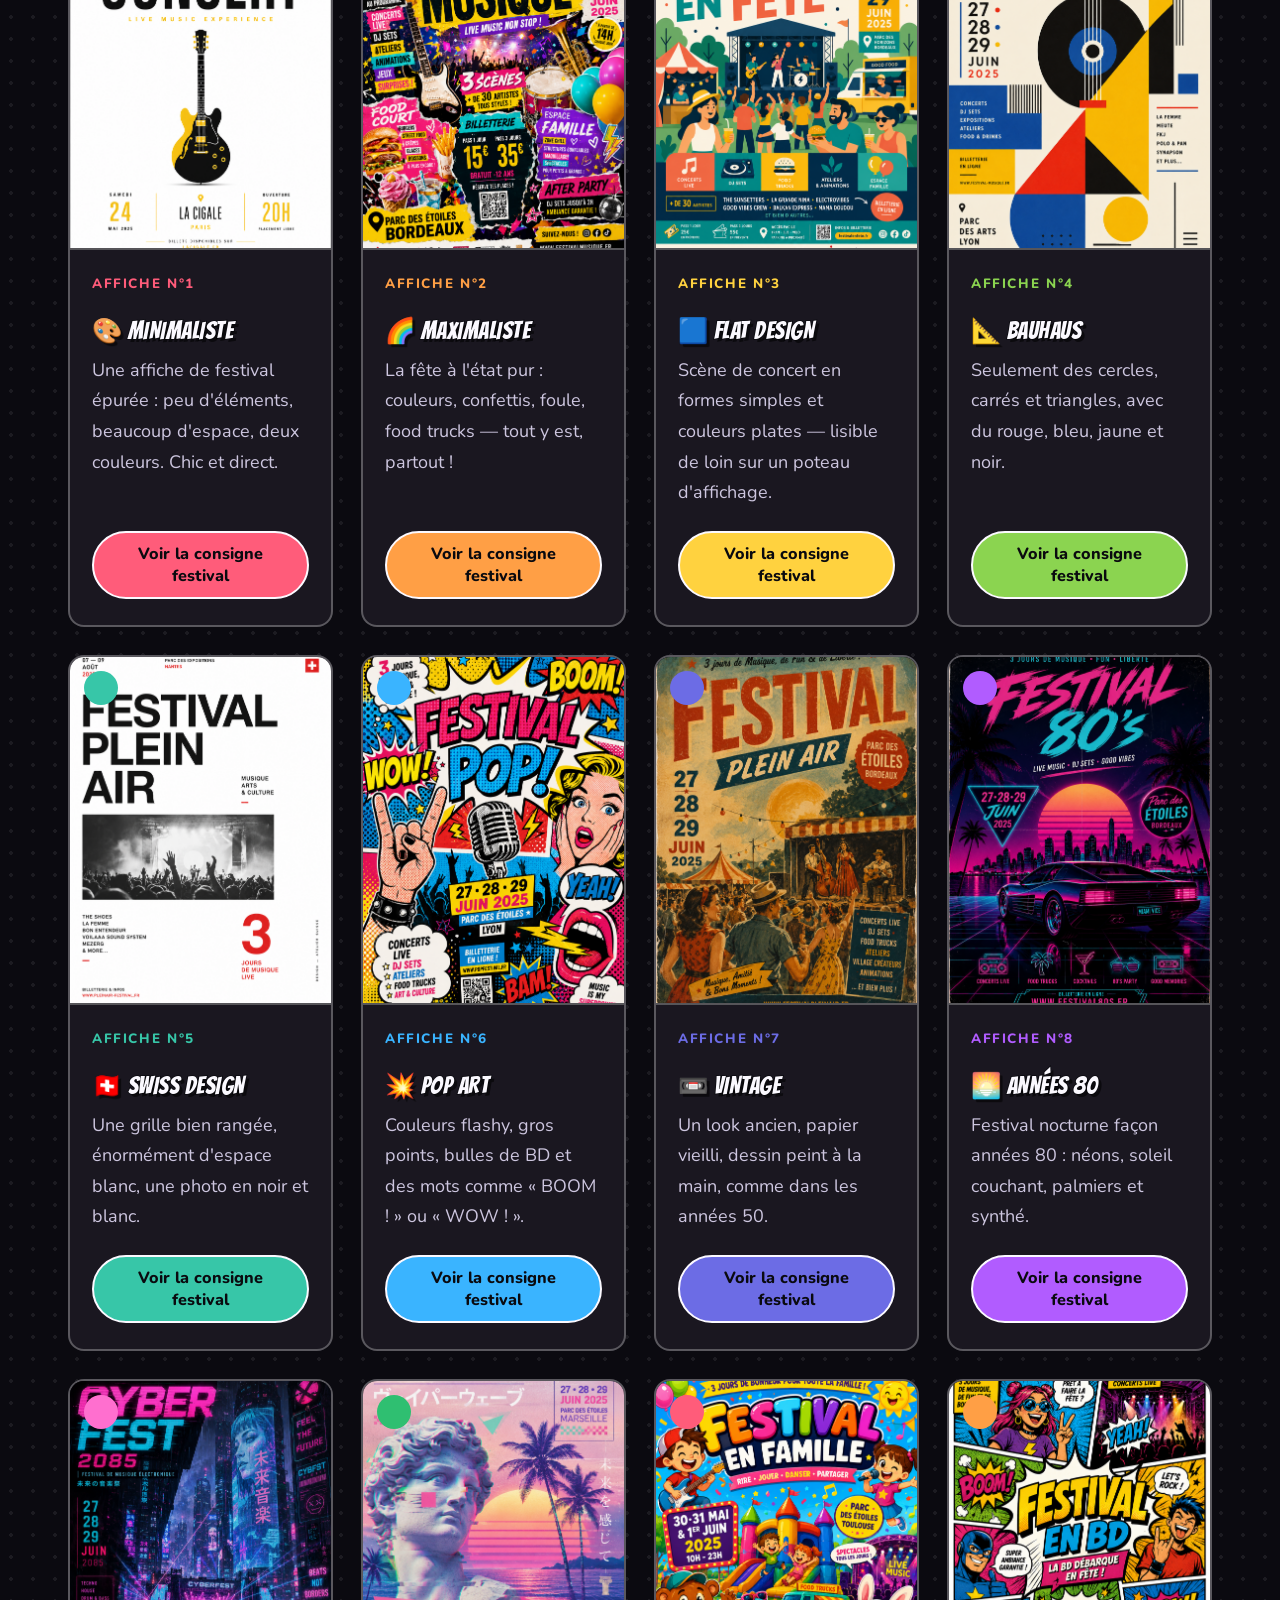
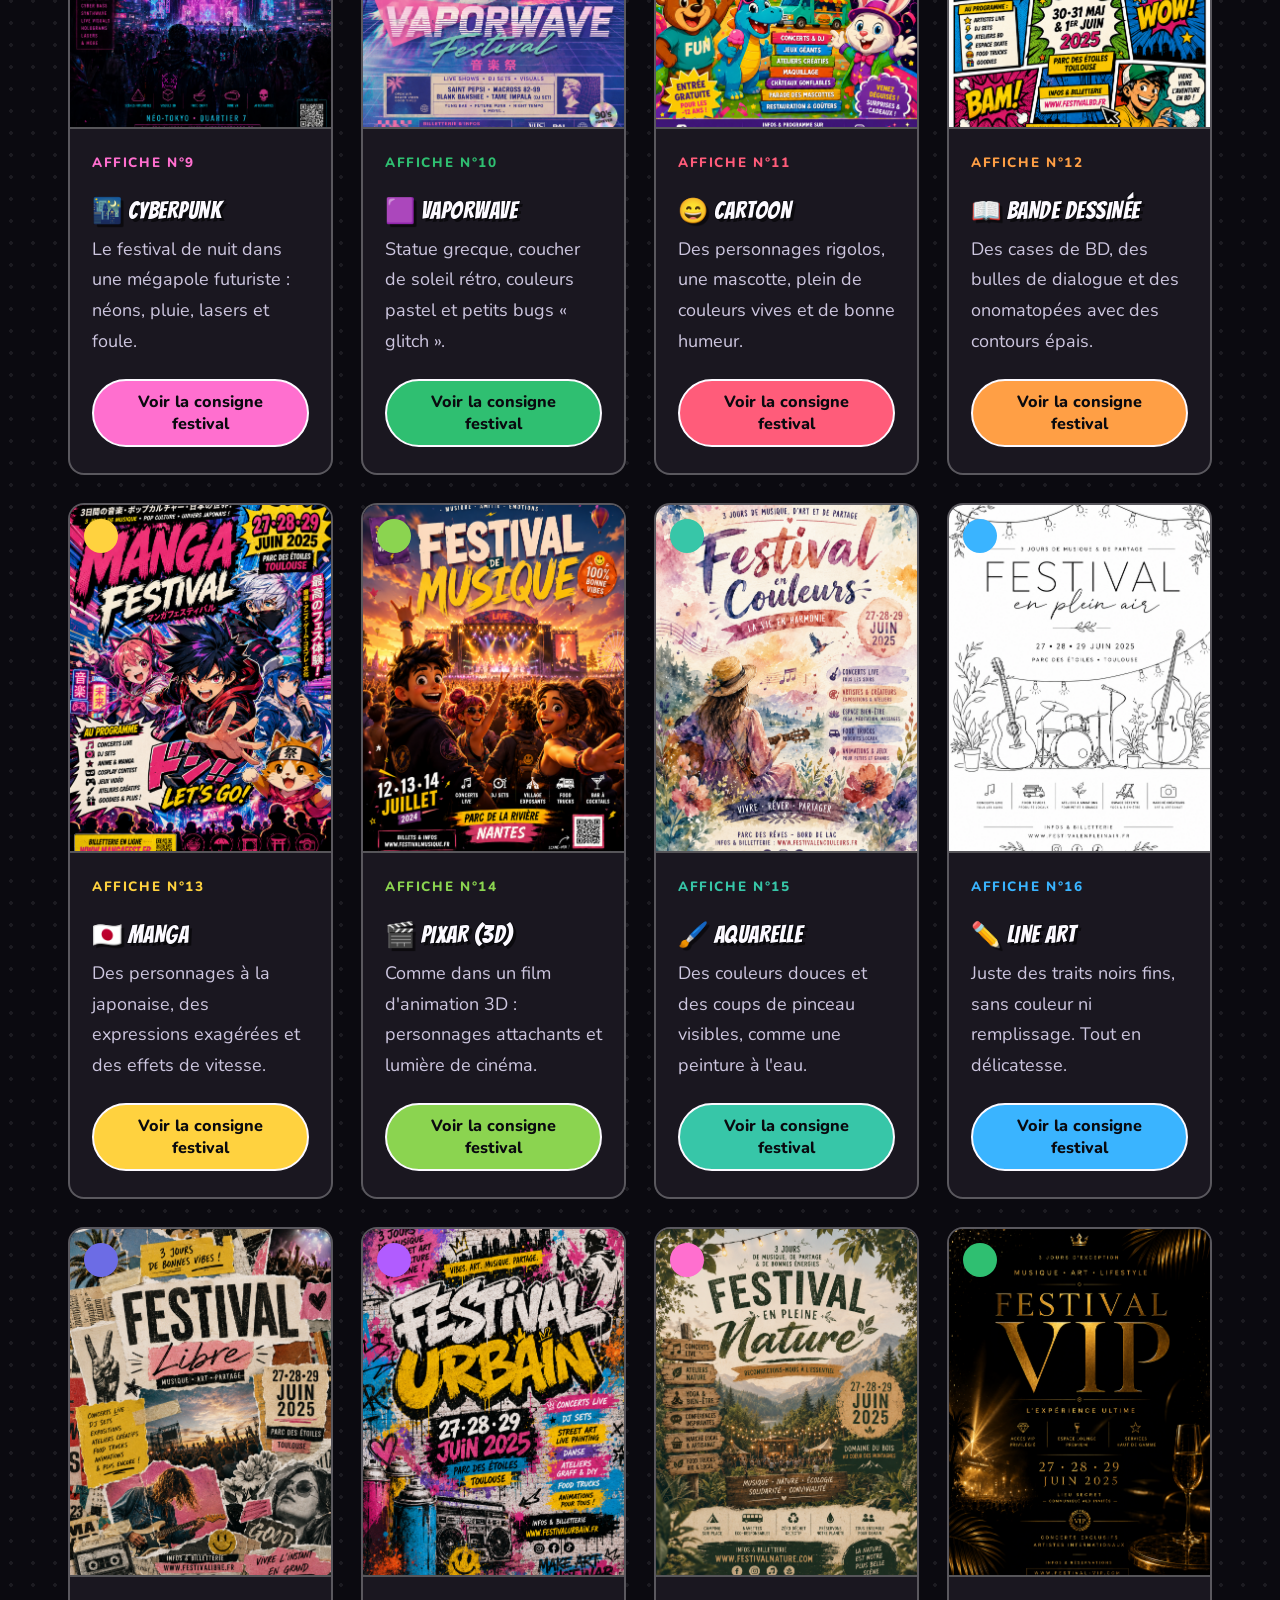
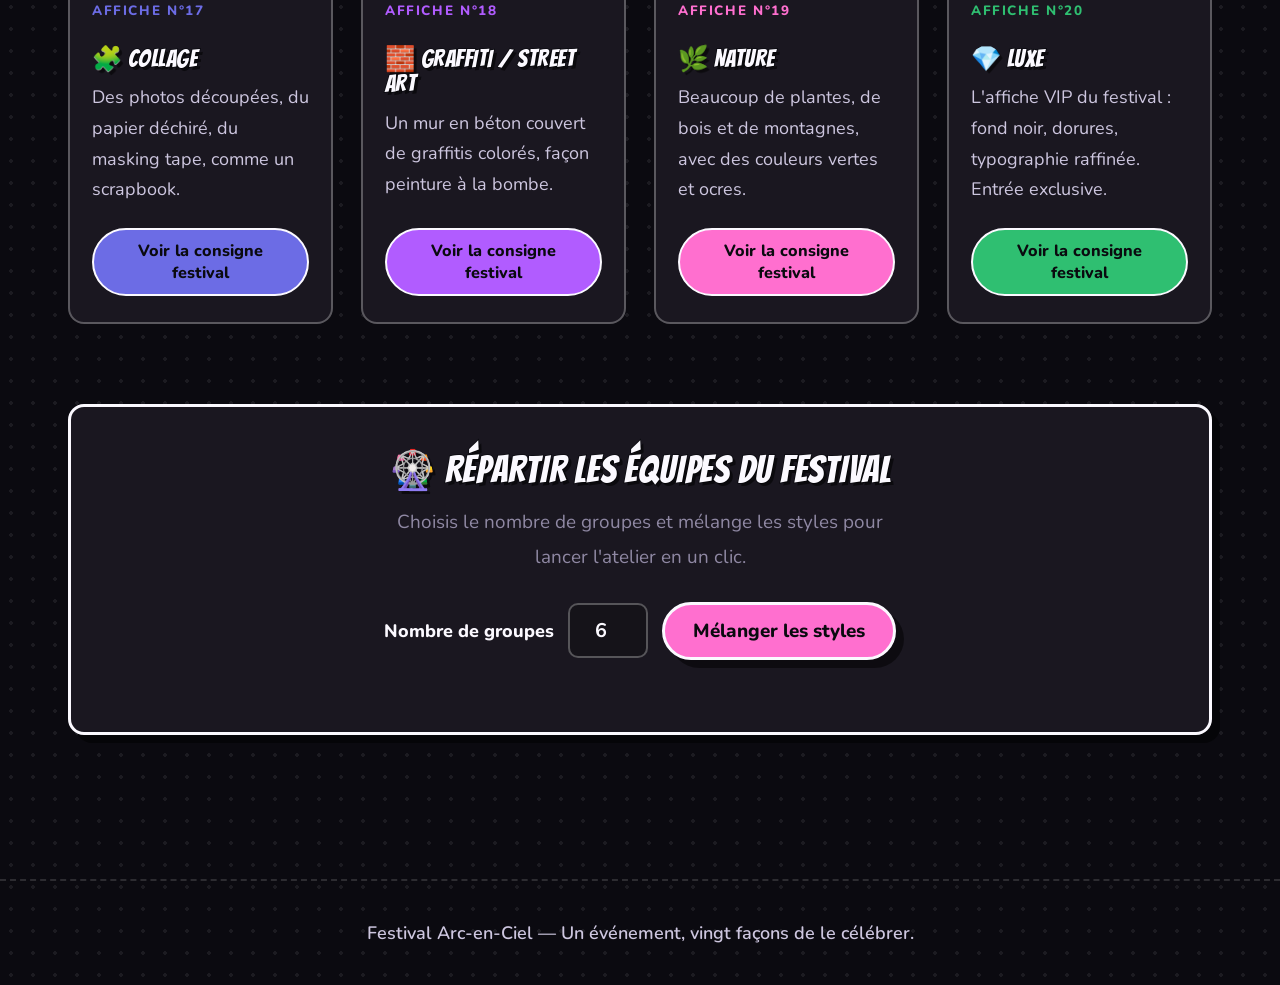
==== commit de731065: "Ajoute la page Créations du jour (modèle + résultat par enfant) Nouvelle page reliée à la navigation" ====
--- a/index.html
+++ b/index.html
@@ -26,6 +26,7 @@
     <a href="histoire.html">L'histoire</a>
     <a href="deroulement.html">Déroulé de l'atelier</a>
     <a href="galerie.html">Galerie</a>
+    <a href="creations-du-jour.html">Créations du jour</a>
   </div>
 </nav>
 
--- a/style.css
+++ b/style.css
@@ -708,6 +708,12 @@
   font-size: 1.05rem;
   line-height: 1.8;
   color: var(--ink);
+}
+
+.histoire-hero-highlight {
+  display: inline-block;
+  font-size: clamp(3rem, 9vw, 5.5rem);
+  line-height: 1.05;
 }
 
 /* History page */
@@ -846,98 +852,145 @@
   margin: 0;
 }
 
-/* Cards */
+/* Chronological timeline (frise) */
 .histoire-list {
+  position: relative;
+  padding-left: 34px;
+}
+
+.histoire-list::before {
+  content: "";
+  position: absolute;
+  top: 6px;
+  bottom: 6px;
+  left: 9px;
+  width: 3px;
+  border-radius: 3px;
+  background: linear-gradient(to bottom, #FF5C7A, #FFD23F, #3AB4FF, #B15CFF, #2FBF71);
+  opacity: 0.55;
+}
+
+.frise-item {
+  position: relative;
+  padding-bottom: 18px;
+}
+
+.frise-marker {
+  position: absolute;
+  top: 14px;
+  left: -34px;
+  width: 20px;
+  height: 20px;
   display: flex;
-  flex-direction: column;
-  gap: 40px;
-}
-
-.histoire-card {
+  align-items: center;
+  justify-content: center;
+}
+
+.frise-dot {
+  width: 12px;
+  height: 12px;
+  border-radius: 50%;
+  background: var(--accent, #B15CFF);
+  border: 2px solid var(--ink);
+  box-shadow: 0 0 0 3px var(--bg-elevated);
+}
+
+.frise-card {
   background: var(--bg-card);
   border: 2px solid var(--border-strong);
-  border-radius: var(--radius);
+  border-radius: 14px;
   overflow: hidden;
-  border-top: 5px solid var(--accent, #B15CFF);
+  border-left: 4px solid var(--accent, #B15CFF);
+  padding: 14px 18px 16px;
   transition: box-shadow 0.2s ease, transform 0.2s ease;
 }
-.histoire-card:hover {
-  box-shadow: 6px 6px 0 var(--accent, #B15CFF);
-  transform: translate(-3px, -3px);
-}
-
-.histoire-card-head {
-  padding: 32px 36px 24px;
-  border-bottom: 1px solid var(--border);
-  background: var(--bg-elevated);
-}
-
-.histoire-card-meta {
+.frise-card:hover {
+  box-shadow: 4px 4px 0 var(--accent, #B15CFF);
+  transform: translate(-2px, -2px);
+}
+
+.frise-card-head {
   display: flex;
   flex-wrap: wrap;
-  gap: 10px;
-  margin-bottom: 14px;
+  gap: 8px;
+  margin-bottom: 8px;
 }
 
 .histoire-era {
   display: inline-block;
-  font-size: 0.78rem;
+  font-size: 0.7rem;
   font-weight: 800;
   text-transform: uppercase;
-  letter-spacing: 0.1em;
+  letter-spacing: 0.08em;
   color: #0a0a0f;
   background: var(--accent, #B15CFF);
   border: 2px solid var(--ink);
-  padding: 5px 14px;
+  padding: 3px 11px;
   border-radius: 999px;
 }
 
 .histoire-affiche {
   display: inline-block;
-  font-size: 0.78rem;
+  font-size: 0.7rem;
   font-weight: 800;
   text-transform: uppercase;
-  letter-spacing: 0.08em;
+  letter-spacing: 0.06em;
   color: var(--muted);
-  padding: 5px 14px;
+  padding: 3px 11px;
   border-radius: 999px;
   border: 2px solid var(--border);
 }
 
-.histoire-card-head h2 {
-  font-size: clamp(1.6rem, 3vw, 2.1rem);
+.frise-title {
+  font-size: 1.15rem;
+  margin-bottom: 0.4em;
+  line-height: 1.2;
+}
+
+.frise-p {
+  font-size: 0.95rem;
+  line-height: 1.6;
+  color: var(--body);
+  margin: 0;
+}
+
+.frise-lead {
+  color: var(--ink);
+}
+
+.frise-more {
+  margin-top: 8px;
+}
+
+.frise-more summary {
+  cursor: pointer;
+  font-size: 0.82rem;
+  font-weight: 800;
+  color: var(--accent, #B15CFF);
+  list-style: none;
+  display: inline-block;
+}
+.frise-more summary::-webkit-details-marker { display: none; }
+.frise-more summary::after {
+  content: " ▾";
+}
+.frise-more[open] summary::after {
+  content: " ▴";
+}
+
+.frise-more-body {
+  margin-top: 8px;
+}
+
+.frise-more-body .frise-p {
+  margin-bottom: 0.8em;
+}
+.frise-more-body .frise-p:last-child {
   margin-bottom: 0;
-  line-height: 1.2;
-}
-
-.histoire-card-body {
-  padding: 28px 36px 32px;
-  text-align: left;
-}
-
-.histoire-p {
-  font-size: 1.05rem;
-  line-height: 1.9;
-  color: var(--body);
-  margin-bottom: 1.4em;
-  padding-left: 20px;
-  border-left: 3px solid rgba(255, 255, 255, 0.1);
-}
-
-.histoire-p:last-child {
-  margin-bottom: 0;
-}
-
-.histoire-lead {
-  font-size: 1.15rem;
-  font-weight: 700;
-  color: var(--ink);
-  border-left-color: var(--accent, #B15CFF);
-  padding-left: 22px;
-}
-
-.histoire-card-footer {
-  padding: 0 36px 32px;
+}
+
+.frise-card-footer {
+  margin-top: 10px;
 }
 
 .histoire-link-btn {
@@ -945,9 +998,9 @@
   background: var(--accent, #B15CFF);
   color: #0a0a0f;
   font-weight: 800;
-  font-size: 0.95rem;
+  font-size: 0.82rem;
   text-decoration: none;
-  padding: 12px 22px;
+  padding: 7px 16px;
   border-radius: 999px;
   border: 2px solid var(--ink);
   transition: transform 0.15s ease;
@@ -1004,9 +1057,9 @@
   .histoire-toc { padding: 24px 20px; }
   .toc-links { grid-template-columns: 1fr; }
 
-  .histoire-card-head { padding: 24px 24px 20px; }
-  .histoire-card-body { padding: 24px 24px 28px; }
-  .histoire-card-footer { padding: 0 24px 28px; }
+  .histoire-list { padding-left: 26px; }
+  .frise-marker { left: -26px; }
+  .frise-card { padding: 12px 14px 14px; }
   .histoire-outro-card { padding: 36px 24px; }
 
   .lightbox-inner { padding: 28px 24px; }
